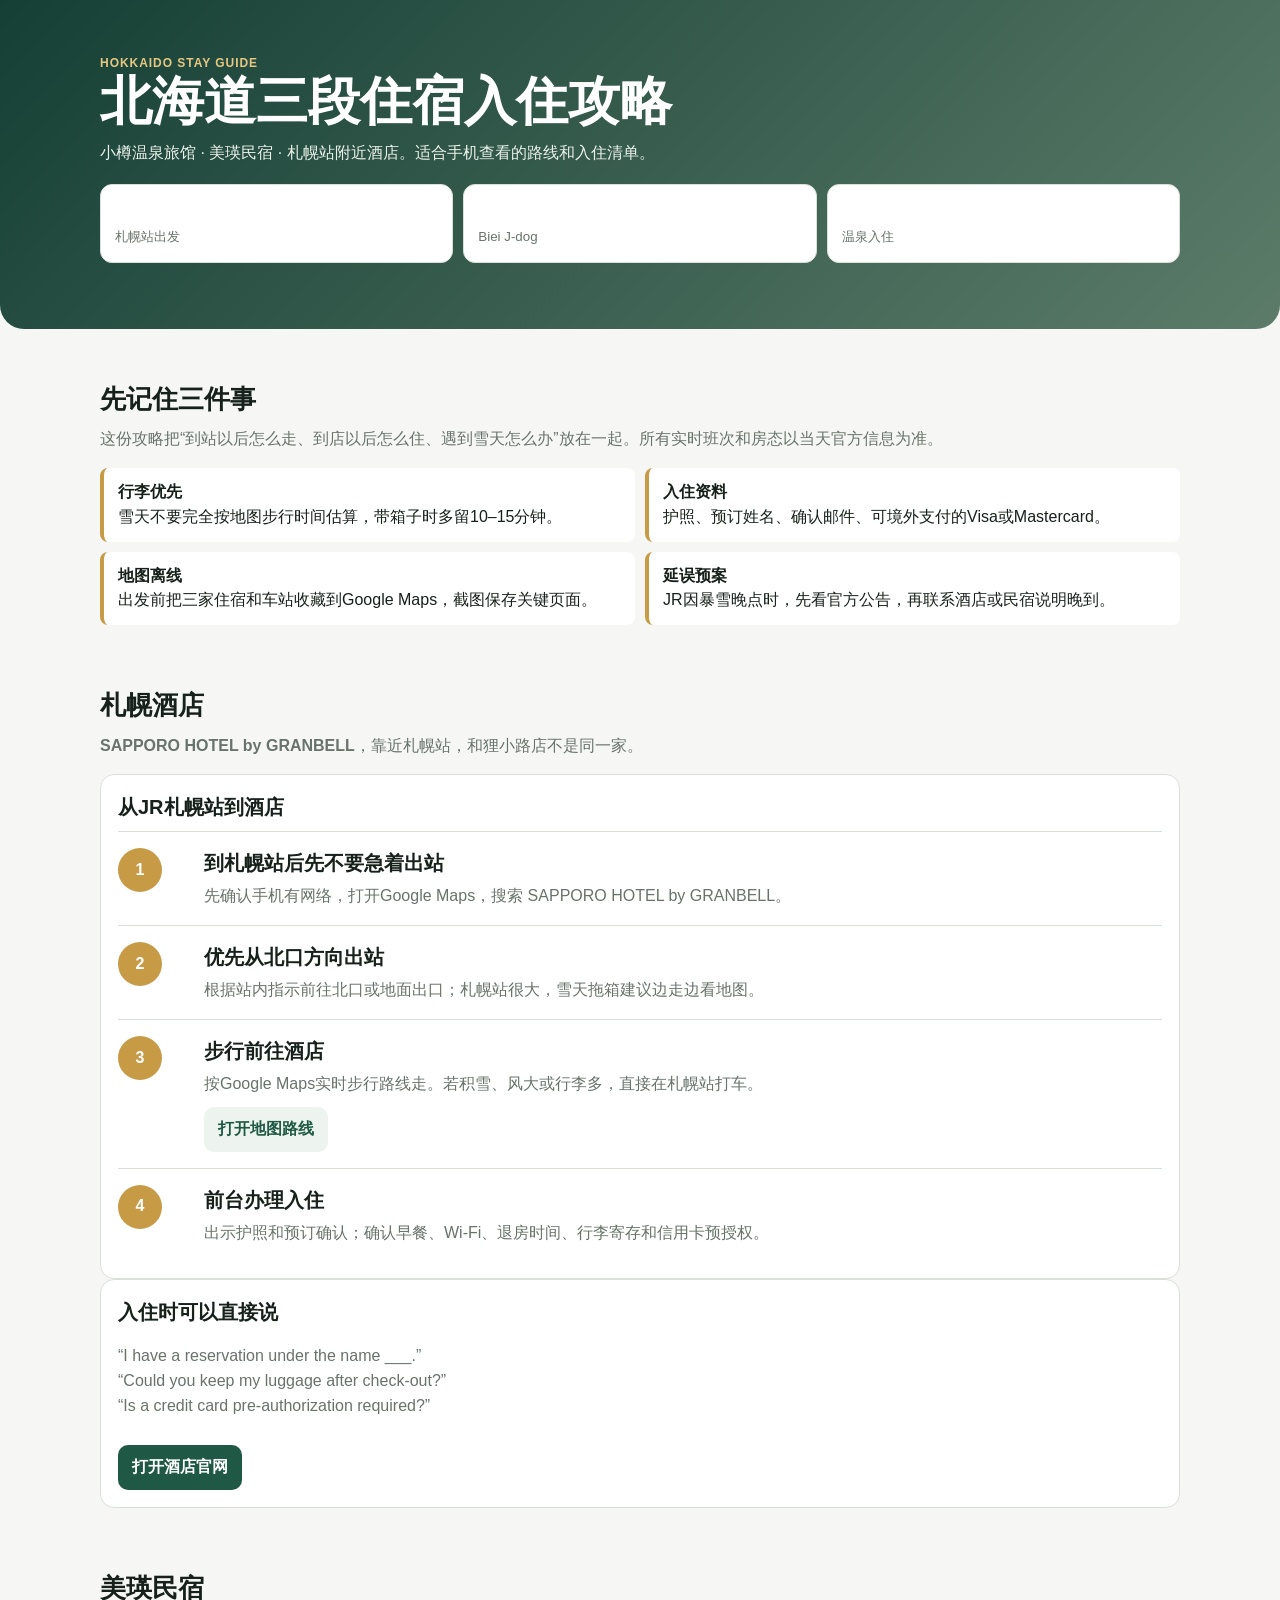
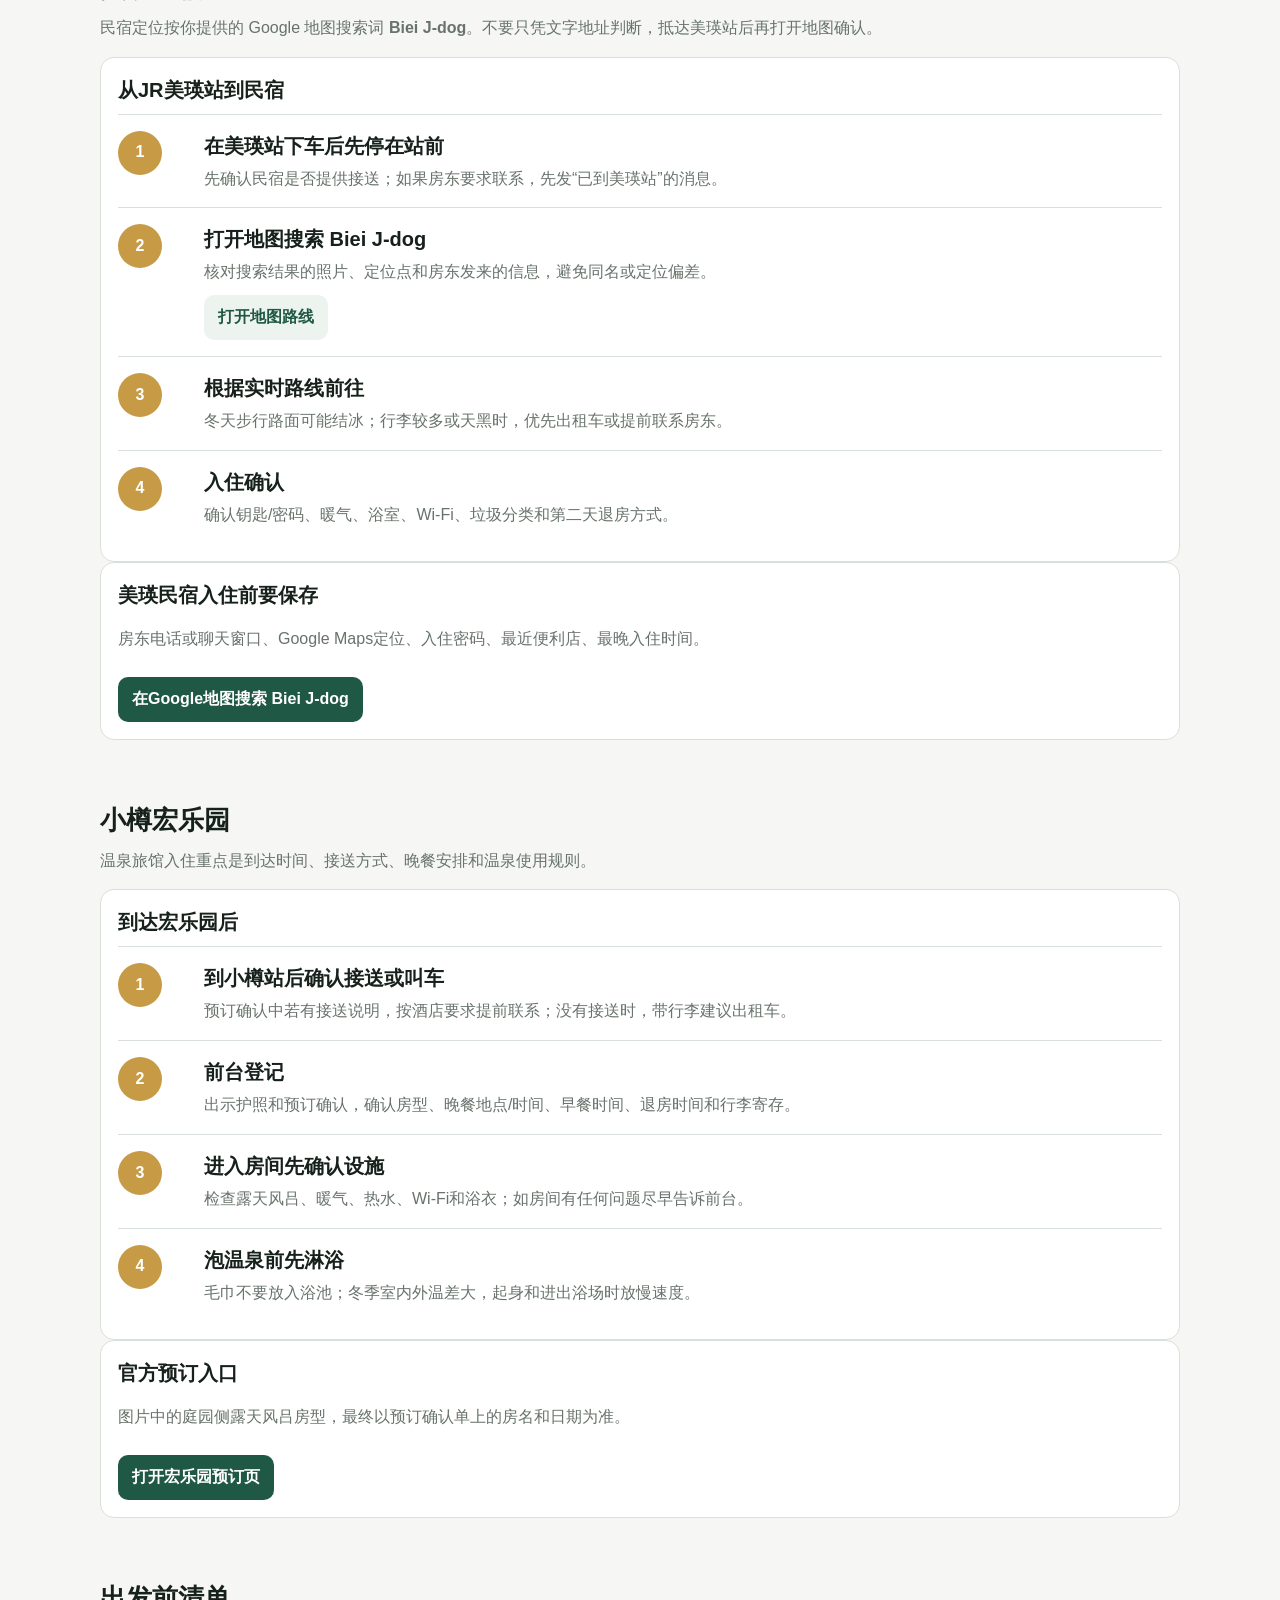
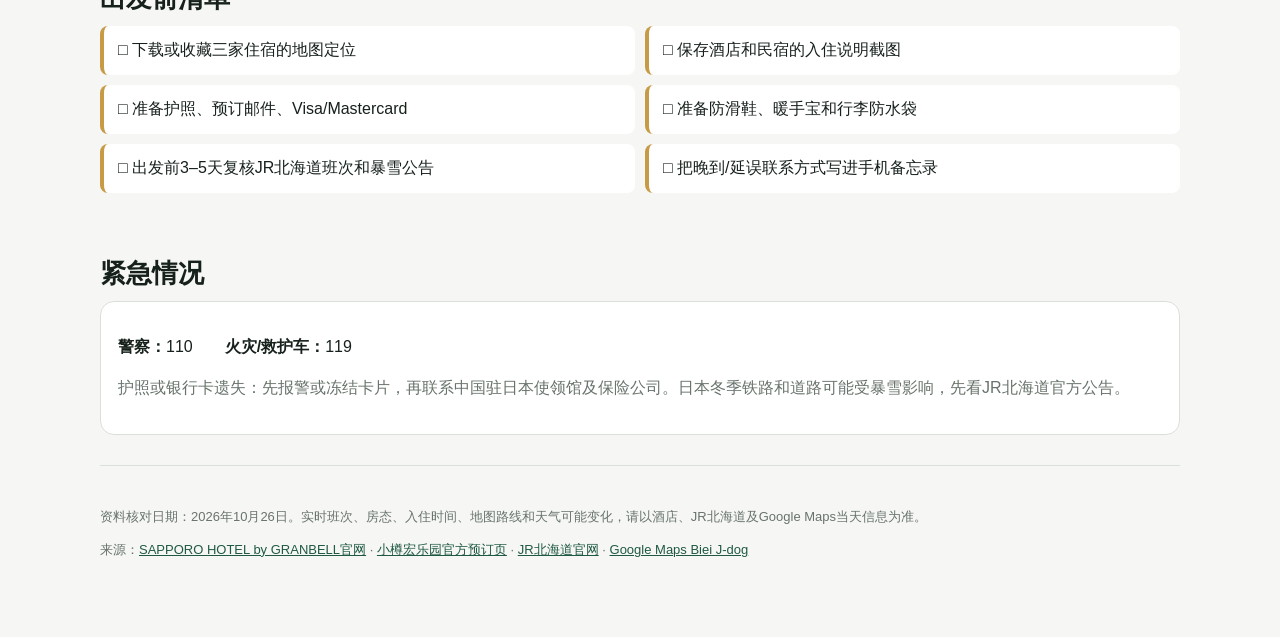
==== hokkaido-stay-guide.html @ 798cf7f0 "Add interactive Hokkaido stay guide" ====
<!doctype html><html lang="zh-CN"><head><meta charset="utf-8"><meta name="viewport" content="width=device-width,initial-scale=1"><title>北海道住宿入住与车站路线攻略</title><style>:root{--bg:#f6f7f5;--ink:#17211b;--muted:#68736b;--line:#d9e0d9;--green:#1f5945;--gold:#c79a46;--white:#fff;--soft:#edf3ee}*{box-sizing:border-box}body{margin:0;background:var(--bg);color:var(--ink);font-family:-apple-system,BlinkMacSystemFont,"Segoe UI","PingFang SC","Microsoft YaHei",sans-serif;line-height:1.55}a{color:inherit}.wrap{max-width:1120px;margin:auto;padding:20px}.hero{background:linear-gradient(135deg,#153f35,#5c7c69);color:#fff;padding:34px 22px 28px;border-radius:0 0 24px 24px}.hero h1{font-size:clamp(28px,7vw,52px);line-height:1.08;margin:0 0 12px;max-width:720px}.hero p{max-width:720px;margin:0;color:#eaf2eb}.eyebrow{font-size:12px;letter-spacing:.08em;text-transform:uppercase;color:#e5c783;font-weight:700}.quick{display:grid;grid-template-columns:repeat(3,1fr);gap:10px;margin:18px 0}.quick a{background:#fff;border:1px solid var(--line);padding:14px;text-decoration:none;border-radius:12px;font-weight:700}.quick small{display:block;color:var(--muted);font-weight:400;margin-top:4px}.section{padding:30px 0}.section h2{font-size:26px;margin:0 0 8px}.section>p{color:var(--muted);margin-top:0}.grid{display:grid;grid-template-columns:repeat(3,1fr);gap:14px}.card{background:var(--white);border:1px solid var(--line);border-radius:14px;padding:17px}.card h3{margin:0 0 8px;font-size:20px}.label{font-size:12px;color:var(--green);font-weight:800;letter-spacing:.04em}.muted{color:var(--muted)}.btn{display:inline-flex;align-items:center;justify-content:center;min-height:44px;padding:10px 14px;border-radius:10px;background:var(--green);color:#fff;text-decoration:none;font-weight:700;margin-top:10px}.btn.secondary{background:var(--soft);color:var(--green)}.route{display:grid;grid-template-columns:72px 1fr;gap:14px;align-items:start;padding:16px 0;border-top:1px solid var(--line)}.route:first-child{border-top:0}.step{height:44px;width:44px;border-radius:50%;background:var(--gold);color:#fff;font-weight:800;display:grid;place-items:center}.route h3{margin:0 0 5px}.route p{margin:0;color:var(--muted)}.checklist{display:grid;grid-template-columns:repeat(2,1fr);gap:10px}.check{padding:12px 14px;background:#fff;border-left:4px solid var(--gold);border-radius:8px}.sources{font-size:13px;color:var(--muted)}.sources a{color:var(--green)}.notice{padding:14px 0;color:var(--muted);font-size:13px}.footer{padding:28px 0 44px;color:var(--muted);font-size:13px;border-top:1px solid var(--line)}@media(max-width:700px){.wrap{padding:14px}.hero{padding:28px 16px 24px;border-radius:0 0 18px 18px}.quick,.grid,.checklist{grid-template-columns:1fr}.section{padding:24px 0}.section h2{font-size:23px}.route{grid-template-columns:54px 1fr;gap:10px}.card{padding:15px}.btn{width:100%}}
</style><script id="trip-data" type="application/json">{"title":"北海道住宿入住与车站路线攻略","startDate":"2027-01-01","endDate":"2027-01-05","mode":"guide-redesign","language":"zh-CN","destination":{"name":"札幌 小樽 美瑛","bbox":[42.8,140.7,43.8,142.8]},"theme":["温泉","风景","轻松旅行"],"pace":"balanced","party":{"adults":2,"children":[],"accessibility":[],"medication":[]},"assumptions":["旅行日期以2027年1月住宿安排为基础，具体入住日待预订确认","美瑛民宿以Google地图搜索 Biei J-dog 为准，未写入未经确认的门牌地址","札幌站附近酒店指 SAPPORO HOTEL by GRANBELL，不是狸小路店"],"weather":{"seasonalAverages":"北海道一月通常寒冷且可能积雪，具体天气需临近出发查询","climateShiftDisclaimer":"历史平均可能低估极端天气；请在出发前1–2周重新查看札幌和美瑛天气、暴雪及交通公告。","advisories":["雪天步行时间会明显增加，行李路线优先选择地下通道和出租车"]},"tripPrep":{"visa":"中国大陆居民赴日本的签证和入境要求请以日本驻华使领馆及航空公司最新要求为准。","transitVisa":"如经第三国转机，请单独核对转机签证要求。","payment":"准备可境外线上支付的Visa或Mastercard；同时保留实体卡和少量日元。","sim":"提前准备日本eSIM或机场/市区通信方案。","insurance":"建议购买覆盖医疗、行李延误和交通取消的旅行保险。","etiquette":["温泉前先淋浴，毛巾不要放进浴池","日本酒店通常需要护照登记，入住时准备预订姓名和确认邮件"],"festivalOverlap":"2027年1月为日本冬季出行期，节假日和降雪可能影响铁路与入住时间，出发前复核。"},"transport":[{"leg":"outbound","modeAndRoute":"新千岁机场或前一站 → 札幌站 → SAPPORO HOTEL by GRANBELL","bookingWindow":"按航班和JR行程提前确认；冬季建议预留更宽松的换乘时间","bookingChannel":"JR北海道官方渠道或Google Maps路线规划","schedule":"具体列车班次随日期变化，出发前以JR北海道实时查询为准","seatClassAndPrice":{"range":"按当日JR/机场交通票价","currency":"JPY","source":"JR北海道官方查询入口","date":"2026-10-26"},"recommendedArrival":"抵达札幌站后预留30–45分钟步行和找路时间","hardCutoff":"酒店入住时间以预订确认邮件为准；晚到请提前联系酒店","transferDetails":"札幌站出站后打开地图步行导航，雪天带行李建议直接使用出租车","backupOption":"若雪天步行困难，从札幌站乘出租车到酒店并出示酒店名称。"},{"leg":"return","modeAndRoute":"SAPPORO HOTEL by GRANBELL → 札幌站 → 下一段JR/机场","bookingWindow":"返程票按目标班次提前确认，冬季留足延误余量","bookingChannel":"JR北海道官方渠道或Google Maps路线规划","schedule":"具体列车班次随日期变化，出发前以JR北海道实时查询为准","seatClassAndPrice":{"range":"按当日JR/机场交通票价","currency":"JPY","source":"JR北海道官方查询入口","date":"2026-10-26"},"recommendedArrival":"从酒店出发到札幌站建议至少预留45–60分钟，含雪天步行和找站台时间","hardCutoff":"按下一班列车/机场交通的开车时间倒推，至少提前20–30分钟到站","transferDetails":"酒店退房后先确认是否可寄存行李，再沿原路返回札幌站","backupOption":"打车到札幌站；若JR延误，先看官方公告再改签或调整机场交通。"}],"hotels":[{"nameAndTier":"小樽宏乐园｜温泉旅馆","area":"小樽朝里川温泉","transit":"从小樽站前往朝里川温泉区域；具体接驳/出租车按预订确认","rate":{"range":"以已选房型和入住日为准","currency":"JPY","roomType":"图片中的庭园侧露天风吕房型","source":"小樽宏乐园官方预订页面","date":"2026-10-26"},"budgetFit":"已确定住宿","whyThisTier":"房间内有露天风吕，适合冬季减少往返公共浴场的负担","verdict":"已确定；入住前确认晚餐、接送和晚到政策","hardware":{"basis":"官方房型页面","cautionChip":"房型仅以最终预订确认单为准"},"checkInOut":"以预订确认单为准","luggageStorage":"提前询问到店前/退房后的行李寄存","coord":{"lat":43.0718,"lng":140.8813}},{"nameAndTier":"美瑛民宿｜Biei J-dog","area":"美瑛","transit":"先到美瑛站，再用Google地图搜索 Biei J-dog 导航到民宿","rate":{"range":"以已确认订单为准","currency":"JPY","roomType":"已确定民宿","source":"用户提供的Google地图名称","date":"2026-10-26"},"budgetFit":"已确定住宿","whyThisTier":"作为美瑛行程的住宿基地","verdict":"已确定；入住前将地图定位、房东联系方式和入住说明离线保存","hardware":{"basis":"未能核实","cautionChip":"请以民宿订单和房东信息为准"},"checkInOut":"以民宿房东发送的入住说明为准","luggageStorage":"到站后先确认能否提前寄存；无法寄存时按入住时间前往","coord":{"lat":43.58832,"lng":142.4662}},{"nameAndTier":"SAPPORO HOTEL by GRANBELL｜札幌站附近酒店","area":"札幌站北侧/札幌市中心","transit":"札幌站出站后步行；雪天可改乘出租车","rate":{"range":"以最终预订页面为准","currency":"JPY","roomType":"待选房型","source":"SAPPORO HOTEL by GRANBELL 官方网站","date":"2026-10-26"},"budgetFit":"即将预订","whyThisTier":"靠近札幌站，方便JR进出札幌及行李转移","verdict":"建议优先确认可取消政策、入住时间、行李寄存和境外信用卡预授权","hardware":{"basis":"未能核实","cautionChip":"入住前查看最新房型照片与评价"},"checkInOut":"以预订确认单为准；通常需准备护照和预订姓名","luggageStorage":"入住前/退房后是否可寄存需向酒店确认","coord":{"lat":43.0678,"lng":141.3545}}],"days":[{"date":"2027-01-01","weekday":"待定","archetype":"arrival","leadAnchor":"札幌站到札幌格兰贝尔酒店的顺利入住","slots":[{"period":"到达","name":"札幌站 → SAPPORO HOTEL by GRANBELL","time":"抵达札幌站后","coord":{"lat":43.0686,"lng":141.3508},"buffer":"+10–15 with luggage","researchLinks":[{"platform":"Google Maps","searchUrl":"https://www.google.com/maps/search/?api=1&query=SAPPORO+HOTEL+by+GRANBELL"}]},{"period":"美瑛","name":"美瑛站 → Biei J-dog","time":"到达美瑛站后","coord":{"lat":43.5883,"lng":142.466},"buffer":"+10–15 with luggage","researchLinks":[{"platform":"Google Maps","searchUrl":"https://www.google.com/maps/search/?api=1&query=Biei+J-dog"}]}],"attractions":[],"dining":[],"specialties":[]}],"budget":{"regionBand":"北海道冬季住宿与JR费用以订单为准","themeAdjustment":"温泉旅馆和冬季交通需要预留弹性","categories":[{"name":"住宿","amount":"以订单为准","currency":"JPY"},{"name":"JR/市内交通","amount":"以当日查询为准","currency":"JPY"}],"hiddenCosts":["札幌站到酒店的雪天出租车费","行李寄存或提前入住可能产生的费用","JR冬季延误导致的改签或额外交通"],"refundableDecisions":["札幌酒店优先选择可取消方案，等行程和JR票确认后再锁定不可退价格"],"fx":{"assumedRate":"按支付当天汇率","rateDate":"2026-10-26","buffer":"建议预留5–10%汇率和交通波动"},"statedBudget":"未提供","overagePercent":0},"safety":{"emergencyNumbers":{"police":"110","fireAmbulance":"119","touristHelp":"日本旅游咨询请使用JNTO官方渠道"},"hospital":{"name":"到达后使用Google Maps搜索附近急诊/医院","address":"出发前保存酒店前台可协助联系医疗机构"},"embassy":{"name":"中国驻日本使领馆","address":"请出发前从中国外交部或使领馆官网获取对应辖区电话和地址"},"insurerClaimPath":"发生较大医疗费用前先联系保险公司，保存诊断书、收据和交通凭证。","theftLossSteps":["护照丢失：先联系警察取得报案证明，再联系中国使领馆","银行卡丢失：先冻结卡片，再处理补卡和报警","手机丢失：先锁定设备并联系酒店前台协助"],"destinationRisks":["冬季积雪 → 触发：札幌/美瑛降雪或路面结冰 → 行动：穿防滑鞋，带行李时增加时间并优先出租车","JR延误 → 触发：暴雪或官方延误公告 → 行动：先看JR北海道公告，再联系酒店调整晚到或改签"],"thermalImmersion":"宏乐园有温泉；泡汤前淋浴，身体不适立即离开浴池并补水。"},"backups":[{"trigger":"暴雪导致步行困难","replaces":"札幌站到酒店步行","with":{"name":"札幌站出租车到酒店"},"note":"向司机出示酒店日文名或Google地图定位"},{"trigger":"美瑛站到民宿无法步行","replaces":"美瑛站到Biei J-dog步行","with":{"name":"出租车或民宿接送"},"note":"提前把到站时间发给房东"}],"reminders":[{"item":"确认札幌酒店可取消政策和信用卡要求","leadDays":30,"source":"酒店官方预订页面"},{"item":"保存Biei J-dog地图定位和房东联系方式","leadDays":14,"source":"Google Maps/民宿订单"},{"item":"出发前复核JR北海道班次与暴雪公告","leadDays":3,"source":"JR北海道官方"}],"preTripRecheckBlock":["出发前3–5天：复核札幌酒店入住/寄存政策、美瑛民宿入住说明、JR北海道班次及暴雪公告。"],"dataSources":[{"name":"SAPPORO HOTEL by GRANBELL 官方网站","url":"https://www.granbellhotel.jp/sapporoby/"},{"name":"小樽宏乐园官方预订页面","url":"https://reserve.489ban.net/client/otaru-kourakuen/0/detail/1243924"},{"name":"Google Maps Biei J-dog 搜索","url":"https://www.google.com/maps/search/?api=1&query=Biei+J-dog"},{"name":"JR北海道官方","url":"https://www.jrhokkaido.co.jp/global/cn/"},{"name":"Google Maps SAPPORO HOTEL by GRANBELL 搜索","url":"https://www.google.com/maps/search/?api=1&query=SAPPORO+HOTEL+by+GRANBELL"}],"disclaimer":"路线中的具体班次、酒店房态、入住时间和地图步行路线会变化；预订和出发前请以酒店、JR北海道和Google Maps的实时信息为准。"}</script></head><body><header class="hero"><div class="wrap"><div class="eyebrow">Hokkaido stay guide</div><h1>北海道三段住宿入住攻略</h1><p>小樽温泉旅馆 · 美瑛民宿 · 札幌站附近酒店。适合手机查看的路线和入住清单。</p><div class="quick"><a href="#sapporo">札幌酒店<small>札幌站出发</small></a><a href="#biei">美瑛民宿<small>Biei J-dog</small></a><a href="#otaru">小樽宏乐园<small>温泉入住</small></a></div></div></header><main class="wrap"><section class="section"><h2>先记住三件事</h2><p>这份攻略把“到站以后怎么走、到店以后怎么住、遇到雪天怎么办”放在一起。所有实时班次和房态以当天官方信息为准。</p><div class="checklist"><div class="check"><b>行李优先</b><br>雪天不要完全按地图步行时间估算，带箱子时多留10–15分钟。</div><div class="check"><b>入住资料</b><br>护照、预订姓名、确认邮件、可境外支付的Visa或Mastercard。</div><div class="check"><b>地图离线</b><br>出发前把三家住宿和车站收藏到Google Maps，截图保存关键页面。</div><div class="check"><b>延误预案</b><br>JR因暴雪晚点时，先看官方公告，再联系酒店或民宿说明晚到。</div></div></section><section id="sapporo" class="section"><h2>札幌酒店</h2><p><b>SAPPORO HOTEL by GRANBELL</b>，靠近札幌站，和狸小路店不是同一家。</p><div class="card"><h3>从JR札幌站到酒店</h3><div class="route"><div class="step">1</div><div><h3>到札幌站后先不要急着出站</h3><p>先确认手机有网络，打开Google Maps，搜索 SAPPORO HOTEL by GRANBELL。</p></div></div><div class="route"><div class="step">2</div><div><h3>优先从北口方向出站</h3><p>根据站内指示前往北口或地面出口；札幌站很大，雪天拖箱建议边走边看地图。</p></div></div><div class="route"><div class="step">3</div><div><h3>步行前往酒店</h3><p>按Google Maps实时步行路线走。若积雪、风大或行李多，直接在札幌站打车。</p><a class="btn secondary" href="https://www.google.com/maps/dir/?api=1&origin=JR+Sapporo+Station&destination=SAPPORO+HOTEL+by+GRANBELL&travelmode=walking" target="_blank" rel="noreferrer">打开地图路线</a></div></div><div class="route"><div class="step">4</div><div><h3>前台办理入住</h3><p>出示护照和预订确认；确认早餐、Wi-Fi、退房时间、行李寄存和信用卡预授权。</p></div></div></div><div class="card"><h3>入住时可以直接说</h3><p class="muted">“I have a reservation under the name ___.”<br>“Could you keep my luggage after check-out?”<br>“Is a credit card pre-authorization required?”</p><a class="btn" href="https://www.granbellhotel.jp/sapporoby/" target="_blank" rel="noreferrer">打开酒店官网</a></div></section><section id="biei" class="section"><h2>美瑛民宿</h2><p>民宿定位按你提供的 Google 地图搜索词 <b>Biei J-dog</b>。不要只凭文字地址判断，抵达美瑛站后再打开地图确认。</p><div class="card"><h3>从JR美瑛站到民宿</h3><div class="route"><div class="step">1</div><div><h3>在美瑛站下车后先停在站前</h3><p>先确认民宿是否提供接送；如果房东要求联系，先发“已到美瑛站”的消息。</p></div></div><div class="route"><div class="step">2</div><div><h3>打开地图搜索 Biei J-dog</h3><p>核对搜索结果的照片、定位点和房东发来的信息，避免同名或定位偏差。</p><a class="btn secondary" href="https://www.google.com/maps/search/?api=1&query=Biei+J-dog" target="_blank" rel="noreferrer">打开地图路线</a></div></div><div class="route"><div class="step">3</div><div><h3>根据实时路线前往</h3><p>冬天步行路面可能结冰；行李较多或天黑时，优先出租车或提前联系房东。</p></div></div><div class="route"><div class="step">4</div><div><h3>入住确认</h3><p>确认钥匙/密码、暖气、浴室、Wi-Fi、垃圾分类和第二天退房方式。</p></div></div></div><div class="card"><h3>美瑛民宿入住前要保存</h3><p class="muted">房东电话或聊天窗口、Google Maps定位、入住密码、最近便利店、最晚入住时间。</p><a class="btn" href="https://www.google.com/maps/search/?api=1&query=Biei+J-dog" target="_blank" rel="noreferrer">在Google地图搜索 Biei J-dog</a></div></section><section id="otaru" class="section"><h2>小樽宏乐园</h2><p>温泉旅馆入住重点是到达时间、接送方式、晚餐安排和温泉使用规则。</p><div class="card"><h3>到达宏乐园后</h3><div class="route"><div class="step">1</div><div><h3>到小樽站后确认接送或叫车</h3><p>预订确认中若有接送说明，按酒店要求提前联系；没有接送时，带行李建议出租车。</p></div></div><div class="route"><div class="step">2</div><div><h3>前台登记</h3><p>出示护照和预订确认，确认房型、晚餐地点/时间、早餐时间、退房时间和行李寄存。</p></div></div><div class="route"><div class="step">3</div><div><h3>进入房间先确认设施</h3><p>检查露天风吕、暖气、热水、Wi-Fi和浴衣；如房间有任何问题尽早告诉前台。</p></div></div><div class="route"><div class="step">4</div><div><h3>泡温泉前先淋浴</h3><p>毛巾不要放入浴池；冬季室内外温差大，起身和进出浴场时放慢速度。</p></div></div></div><div class="card"><h3>官方预订入口</h3><p class="muted">图片中的庭园侧露天风吕房型，最终以预订确认单上的房名和日期为准。</p><a class="btn" href="https://reserve.489ban.net/client/otaru-kourakuen/0/detail/1243924" target="_blank" rel="noreferrer">打开宏乐园预订页</a></div></section><section class="section"><h2>出发前清单</h2><div class="checklist"><div class="check">□ 下载或收藏三家住宿的地图定位</div><div class="check">□ 保存酒店和民宿的入住说明截图</div><div class="check">□ 准备护照、预订邮件、Visa/Mastercard</div><div class="check">□ 准备防滑鞋、暖手宝和行李防水袋</div><div class="check">□ 出发前3–5天复核JR北海道班次和暴雪公告</div><div class="check">□ 把晚到/延误联系方式写进手机备忘录</div></div></section><section class="section"><h2>紧急情况</h2><div class="card"><p><b>警察：</b>110　　<b>火灾/救护车：</b>119</p><p class="muted">护照或银行卡遗失：先报警或冻结卡片，再联系中国驻日本使领馆及保险公司。日本冬季铁路和道路可能受暴雪影响，先看JR北海道官方公告。</p></div></section><footer class="footer"><p>资料核对日期：2026年10月26日。实时班次、房态、入住时间、地图路线和天气可能变化，请以酒店、JR北海道及Google Maps当天信息为准。</p><p class="sources">来源：<a href="https://www.granbellhotel.jp/sapporoby/">SAPPORO HOTEL by GRANBELL官网</a> · <a href="https://reserve.489ban.net/client/otaru-kourakuen/0/detail/1243924">小樽宏乐园官方预订页</a> · <a href="https://www.jrhokkaido.co.jp/global/cn/">JR北海道官网</a> · <a href="https://www.google.com/maps/search/?api=1&query=Biei+J-dog">Google Maps Biei J-dog</a></p></footer></main></body></html>
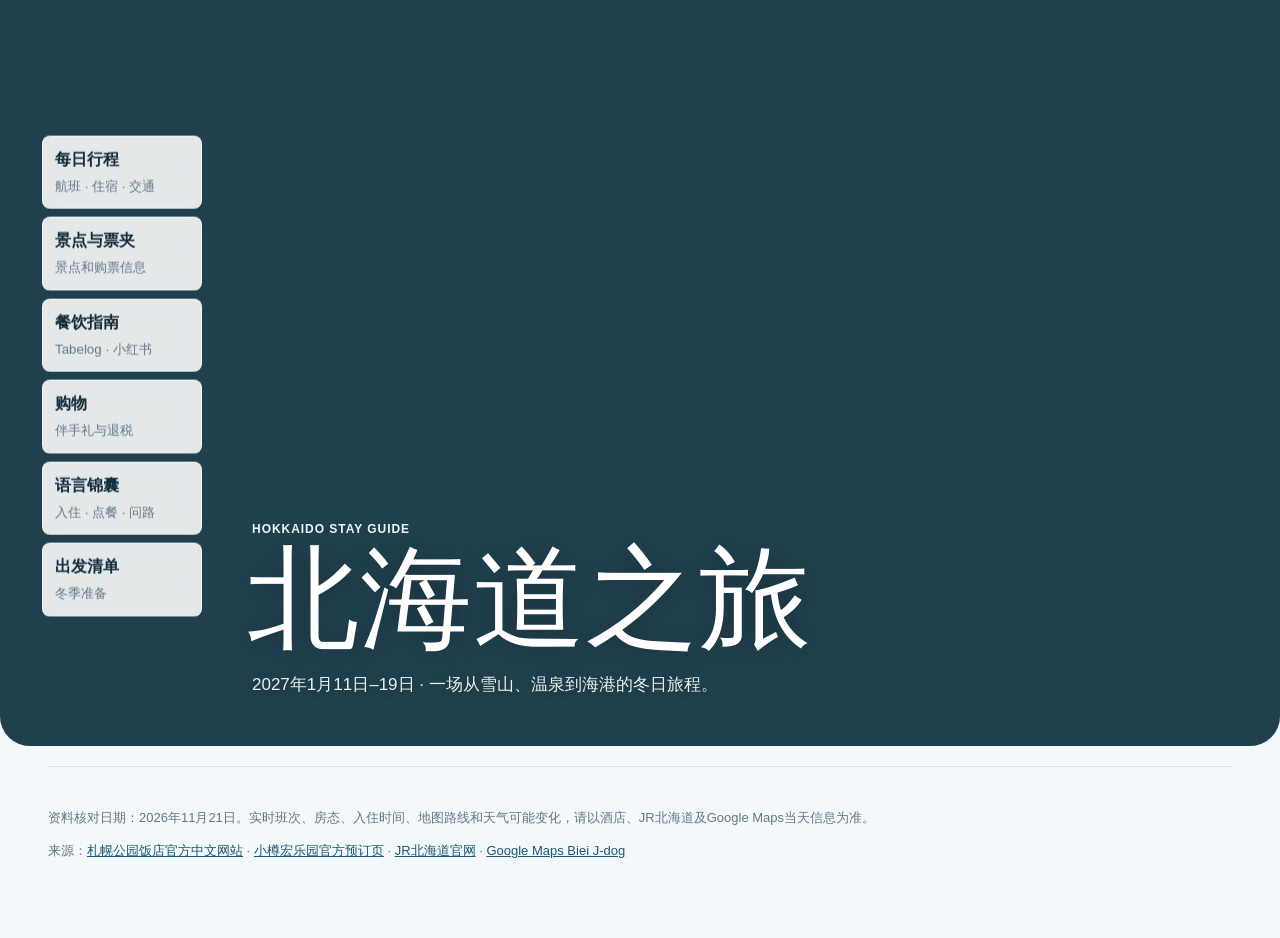
==== commit b7db64cf: "Publish redesigned Hokkaido travel guide" ====
--- a/hokkaido-stay-guide.html
+++ b/hokkaido-stay-guide.html
@@ -1,5 +1,2 @@
-<!doctype html><html lang="zh-CN"><head><meta charset="utf-8"><meta name="viewport" content="width=device-width,initial-scale=1"><title>北海道住宿入住与车站路线攻略</title><style>:root{--bg:#f6f7f5;--ink:#17211b;--muted:#68736b;--line:#d9e0d9;--green:#1f5945;--gold:#c79a46;--white:#fff;--soft:#edf3ee}*{box-sizing:border-box}body{margin:0;background:var(--bg);color:var(--ink);font-family:-apple-system,BlinkMacSystemFont,"Segoe UI","PingFang SC","Microsoft YaHei",sans-serif;line-height:1.55}a{color:inherit}.wrap{max-width:1120px;margin:auto;padding:20px}.hero{background:linear-gradient(135deg,#153f35,#5c7c69);color:#fff;padding:34px 22px 28px;border-radius:0 0 24px 24px}.hero h1{font-size:clamp(28px,7vw,52px);line-height:1.08;margin:0 0 12px;max-width:720px}.hero p{max-width:720px;margin:0;color:#eaf2eb}.eyebrow{font-size:12px;letter-spacing:.08em;text-transform:uppercase;color:#e5c783;font-weight:700}.quick{display:grid;grid-template-columns:repeat(3,1fr);gap:10px;margin:18px 0}.quick a{background:#fff;border:1px solid var(--line);padding:14px;text-decoration:none;border-radius:12px;font-weight:700}.quick small{display:block;color:var(--muted);font-weight:400;margin-top:4px}.section{padding:30px 0}.section h2{font-size:26px;margin:0 0 8px}.section>p{color:var(--muted);margin-top:0}.grid{display:grid;grid-template-columns:repeat(3,1fr);gap:14px}.card{background:var(--white);border:1px solid var(--line);border-radius:14px;padding:17px}.card h3{margin:0 0 8px;font-size:20px}.label{font-size:12px;color:var(--green);font-weight:800;letter-spacing:.04em}.muted{color:var(--muted)}.btn{display:inline-flex;align-items:center;justify-content:center;min-height:44px;padding:10px 14px;border-radius:10px;background:var(--green);color:#fff;text-decoration:none;font-weight:700;margin-top:10px}.btn.secondary{background:var(--soft);color:var(--green)}.route{display:grid;grid-template-columns:72px 1fr;gap:14px;align-items:start;padding:16px 0;border-top:1px solid var(--line)}.route:first-child{border-top:0}.step{height:44px;width:44px;border-radius:50%;background:var(--gold);color:#fff;font-weight:800;display:grid;place-items:center}.route h3{margin:0 0 5px}.route p{margin:0;color:var(--muted)}.checklist{display:grid;grid-template-columns:repeat(2,1fr);gap:10px}.check{padding:12px 14px;background:#fff;border-left:4px solid var(--gold);border-radius:8px}.sources{font-size:13px;color:var(--muted)}.sources a{color:var(--green)}.notice{padding:14px 0;color:var(--muted);font-size:13px}.footer{padding:28px 0 44px;color:var(--muted);font-size:13px;border-top:1px solid var(--line)}@media(max-width:700px){.wrap{padding:14px}.hero{padding:28px 16px 24px;border-radius:0 0 18px 18px}.quick,.grid,.checklist{grid-template-columns:1fr}.section{padding:24px 0}.section h2{font-size:23px}.route{grid-template-columns:54px 1fr;gap:10px}.card{padding:15px}.btn{width:100%}}
-</style><script id="trip-data" type="application/json">{"title":"北海道住宿入住与车站路线攻略","startDate":"2027-01-01","endDate":"2027-01-05","mode":"guide-redesign","language":"zh-CN","destination":{"name":"札幌 小樽 美瑛","bbox":[42.8,140.7,43.8,142.8]},"theme":["温泉","风景","轻松旅行"],"pace":"balanced","party":{"adults":2,"children":[],"accessibility":[],"medication":[]},"assumptions":["旅行日期以2027年1月住宿安排为基础，具体入住日待预订确认","美瑛民宿以Google地图搜索 Biei J-dog 为准，未写入未经确认的门牌地址","札幌站附近酒店指 SAPPORO HOTEL by GRANBELL，不是狸小路店"],"weather":{"seasonalAverages":"北海道一月通常寒冷且可能积雪，具体天气需临近出发查询","climateShiftDisclaimer":"历史平均可能低估极端天气；请在出发前1–2周重新查看札幌和美瑛天气、暴雪及交通公告。","advisories":["雪天步行时间会明显增加，行李路线优先选择地下通道和出租车"]},"tripPrep":{"visa":"中国大陆居民赴日本的签证和入境要求请以日本驻华使领馆及航空公司最新要求为准。","transitVisa":"如经第三国转机，请单独核对转机签证要求。","payment":"准备可境外线上支付的Visa或Mastercard；同时保留实体卡和少量日元。","sim":"提前准备日本eSIM或机场/市区通信方案。","insurance":"建议购买覆盖医疗、行李延误和交通取消的旅行保险。","etiquette":["温泉前先淋浴，毛巾不要放进浴池","日本酒店通常需要护照登记，入住时准备预订姓名和确认邮件"],"festivalOverlap":"2027年1月为日本冬季出行期，节假日和降雪可能影响铁路与入住时间，出发前复核。"},"transport":[{"leg":"outbound","modeAndRoute":"新千岁机场或前一站 → 札幌站 → SAPPORO HOTEL by GRANBELL","bookingWindow":"按航班和JR行程提前确认；冬季建议预留更宽松的换乘时间","bookingChannel":"JR北海道官方渠道或Google Maps路线规划","schedule":"具体列车班次随日期变化，出发前以JR北海道实时查询为准","seatClassAndPrice":{"range":"按当日JR/机场交通票价","currency":"JPY","source":"JR北海道官方查询入口","date":"2026-10-26"},"recommendedArrival":"抵达札幌站后预留30–45分钟步行和找路时间","hardCutoff":"酒店入住时间以预订确认邮件为准；晚到请提前联系酒店","transferDetails":"札幌站出站后打开地图步行导航，雪天带行李建议直接使用出租车","backupOption":"若雪天步行困难，从札幌站乘出租车到酒店并出示酒店名称。"},{"leg":"return","modeAndRoute":"SAPPORO HOTEL by GRANBELL → 札幌站 → 下一段JR/机场","bookingWindow":"返程票按目标班次提前确认，冬季留足延误余量","bookingChannel":"JR北海道官方渠道或Google Maps路线规划","schedule":"具体列车班次随日期变化，出发前以JR北海道实时查询为准","seatClassAndPrice":{"range":"按当日JR/机场交通票价","currency":"JPY","source":"JR北海道官方查询入口","date":"2026-10-26"},"recommendedArrival":"从酒店出发到札幌站建议至少预留45–60分钟，含雪天步行和找站台时间","hardCutoff":"按下一班列车/机场交通的开车时间倒推，至少提前20–30分钟到站","transferDetails":"酒店退房后先确认是否可寄存行李，再沿原路返回札幌站","backupOption":"打车到札幌站；若JR延误，先看官方公告再改签或调整机场交通。"}],"hotels":[{"nameAndTier":"小樽宏乐园｜温泉旅馆","area":"小樽朝里川温泉","transit":"从小樽站前往朝里川温泉区域；具体接驳/出租车按预订确认","rate":{"range":"以已选房型和入住日为准","currency":"JPY","roomType":"图片中的庭园侧露天风吕房型","source":"小樽宏乐园官方预订页面","date":"2026-10-26"},"budgetFit":"已确定住宿","whyThisTier":"房间内有露天风吕，适合冬季减少往返公共浴场的负担","verdict":"已确定；入住前确认晚餐、接送和晚到政策","hardware":{"basis":"官方房型页面","cautionChip":"房型仅以最终预订确认单为准"},"checkInOut":"以预订确认单为准","luggageStorage":"提前询问到店前/退房后的行李寄存","coord":{"lat":43.0718,"lng":140.8813}},{"nameAndTier":"美瑛民宿｜Biei J-dog","area":"美瑛","transit":"先到美瑛站，再用Google地图搜索 Biei J-dog 导航到民宿","rate":{"range":"以已确认订单为准","currency":"JPY","roomType":"已确定民宿","source":"用户提供的Google地图名称","date":"2026-10-26"},"budgetFit":"已确定住宿","whyThisTier":"作为美瑛行程的住宿基地","verdict":"已确定；入住前将地图定位、房东联系方式和入住说明离线保存","hardware":{"basis":"未能核实","cautionChip":"请以民宿订单和房东信息为准"},"checkInOut":"以民宿房东发送的入住说明为准","luggageStorage":"到站后先确认能否提前寄存；无法寄存时按入住时间前往","coord":{"lat":43.58832,"lng":142.4662}},{"nameAndTier":"SAPPORO HOTEL by GRANBELL｜札幌站附近酒店","area":"札幌站北侧/札幌市中心","transit":"札幌站出站后步行；雪天可改乘出租车","rate":{"range":"以最终预订页面为准","currency":"JPY","roomType":"待选房型","source":"SAPPORO HOTEL by GRANBELL 官方网站","date":"2026-10-26"},"budgetFit":"即将预订","whyThisTier":"靠近札幌站，方便JR进出札幌及行李转移","verdict":"建议优先确认可取消政策、入住时间、行李寄存和境外信用卡预授权","hardware":{"basis":"未能核实","cautionChip":"入住前查看最新房型照片与评价"},"checkInOut":"以预订确认单为准；通常需准备护照和预订姓名","luggageStorage":"入住前/退房后是否可寄存需向酒店确认","coord":{"lat":43.0678,"lng":141.3545}}],"days":[{"date":"2027-01-01","weekday":"待定","archetype":"arrival","leadAnchor":"札幌站到札幌格兰贝尔酒店的顺利入住","slots":[{"period":"到达","name":"札幌站 → SAPPORO HOTEL by GRANBELL","time":"抵达札幌站后","coord":{"lat":43.0686,"lng":141.3508},"buffer":"+10–15 with luggage","researchLinks":[{"platform":"Google Maps","searchUrl":"https://www.google.com/maps/search/?api=1&query=SAPPORO+HOTEL+by+GRANBELL"}]},{"period":"美瑛","name":"美瑛站 → Biei J-dog","time":"到达美瑛站后","coord":{"lat":43.5883,"lng":142.466},"buffer":"+10–15 with luggage","researchLinks":[{"platform":"Google Maps","searchUrl":"https://www.google.com/maps/search/?api=1&query=Biei+J-dog"}]}],"attractions":[],"dining":[],"specialties":[]}],"budget":{"regionBand":"北海道冬季住宿与JR费用以订单为准","themeAdjustment":"温泉旅馆和冬季交通需要预留弹性","categories":[{"name":"住宿","amount":"以订单为准","currency":"JPY"},{"name":"JR/市内交通","amount":"以当日查询为准","currency":"JPY"}],"hiddenCosts":["札幌站到酒店的雪天出租车费","行李寄存或提前入住可能产生的费用","JR冬季延误导致的改签或额外交通"],"refundableDecisions":["札幌酒店优先选择可取消方案，等行程和JR票确认后再锁定不可退价格"],"fx":{"assumedRate":"按支付当天汇率","rateDate":"2026-10-26","buffer":"建议预留5–10%汇率和交通波动"},"statedBudget":"未提供","overagePercent":0},"safety":{"emergencyNumbers":{"police":"110","fireAmbulance":"119","touristHelp":"日本旅游咨询请使用JNTO官方渠道"},"hospital":{"name":"到达后使用Google Maps搜索附近急诊/医院","address":"出发前保存酒店前台可协助联系医疗机构"},"embassy":{"name":"中国驻日本使领馆","address":"请出发前从中国外交部或使领馆官网获取对应辖区电话和地址"},"insurerClaimPath":"发生较大医疗费用前先联系保险公司，保存诊断书、收据和交通凭证。","theftLossSteps":["护照丢失：先联系警察取得报案证明，再联系中国使领馆","银行卡丢失：先冻结卡片，再处理补卡和报警","手机丢失：先锁定设备并联系酒店前台协助"],"destinationRisks":["冬季积雪 → 触发：札幌/美瑛降雪或路面结冰 → 行动：穿防滑鞋，带行李时增加时间并优先出租车","JR延误 → 触发：暴雪或官方延误公告 → 行动：先看JR北海道公告，再联系酒店调整晚到或改签"],"thermalImmersion":"宏乐园有温泉；泡汤前淋浴，身体不适立即离开浴池并补水。"},"backups":[{"trigger":"暴雪导致步行困难","replaces":"札幌站到酒店步行","with":{"name":"札幌站出租车到酒店"},"note":"向司机出示酒店日文名或Google地图定位"},{"trigger":"美瑛站到民宿无法步行","replaces":"美瑛站到Biei J-dog步行","with":{"name":"出租车或民宿接送"},"note":"提前把到站时间发给房东"}],"reminders":[{"item":"确认札幌酒店可取消政策和信用卡要求","leadDays":30,"source":"酒店官方预订页面"},{"item":"保存Biei J-dog地图定位和房东联系方式","leadDays":14,"source":"Google Maps/民宿订单"},{"item":"出发前复核JR北海道班次与暴雪公告","leadDays":3,"source":"JR北海道官方"}],"preTripRecheckBlock":["出发前3–5天：复核札幌酒店入住/寄存政策、美瑛民宿入住说明、JR北海道班次及暴雪公告。"],"dataSources":[{"name":"SAPPORO HOTEL by GRANBELL 官方网站","url":"https://www.granbellhotel.jp/sapporoby/"},{"name":"小樽宏乐园官方预订页面","url":"https://reserve.489ban.net/client/otaru-kourakuen/0/detail/1243924"},{"name":"Google Maps Biei J-dog 搜索","url":"https://www.google.com/maps/search/?api=1&query=Biei+J-dog"},{"name":"JR北海道官方","url":"https://www.jrhokkaido.co.jp/global/cn/"},{"name":"Google Maps SAPPORO HOTEL by GRANBELL 搜索","url":"https://www.google.com/maps/search/?api=1&query=SAPPORO+HOTEL+by+GRANBELL"}],"disclaimer":"路线中的具体班次、酒店房态、入住时间和地图步行路线会变化；预订和出发前请以酒店、JR北海道和Google Maps的实时信息为准。"}</script></head><body><header class="hero"><div class="wrap"><div class="eyebrow">Hokkaido stay guide</div><h1>北海道三段住宿入住攻略</h1><p>小樽温泉旅馆 · 美瑛民宿 · 札幌站附近酒店。适合手机查看的路线和入住清单。</p><div class="quick"><a href="#sapporo">札幌酒店<small>札幌站出发</small></a><a href="#biei">美瑛民宿<small>Biei J-dog</small></a><a href="#otaru">小樽宏乐园<small>温泉入住</small></a></div></div></header><main class="wrap"><section class="section"><h2>先记住三件事</h2><p>这份攻略把“到站以后怎么走、到店以后怎么住、遇到雪天怎么办”放在一起。所有实时班次和房态以当天官方信息为准。</p><div class="checklist"><div class="check"><b>行李优先</b><br>雪天不要完全按地图步行时间估算，带箱子时多留10–15分钟。</div><div class="check"><b>入住资料</b><br>护照、预订姓名、确认邮件、可境外支付的Visa或Mastercard。</div><div class="check"><b>地图离线</b><br>出发前把三家住宿和车站收藏到Google Maps，截图保存关键页面。</div><div class="check"><b>延误预案</b><br>JR因暴雪晚点时，先看官方公告，再联系酒店或民宿说明晚到。</div></div></section><section id="sapporo" class="section"><h2>札幌酒店</h2><p><b>SAPPORO HOTEL by GRANBELL</b>，靠近札幌站，和狸小路店不是同一家。</p><div class="card"><h3>从JR札幌站到酒店</h3><div class="route"><div class="step">1</div><div><h3>到札幌站后先不要急着出站</h3><p>先确认手机有网络，打开Google Maps，搜索 SAPPORO HOTEL by GRANBELL。</p></div></div><div class="route"><div class="step">2</div><div><h3>优先从北口方向出站</h3><p>根据站内指示前往北口或地面出口；札幌站很大，雪天拖箱建议边走边看地图。</p></div></div><div class="route"><div class="step">3</div><div><h3>步行前往酒店</h3><p>按Google Maps实时步行路线走。若积雪、风大或行李多，直接在札幌站打车。</p><a class="btn secondary" href="https://www.google.com/maps/dir/?api=1&origin=JR+Sapporo+Station&destination=SAPPORO+HOTEL+by+GRANBELL&travelmode=walking" target="_blank" rel="noreferrer">打开地图路线</a></div></div><div class="route"><div class="step">4</div><div><h3>前台办理入住</h3><p>出示护照和预订确认；确认早餐、Wi-Fi、退房时间、行李寄存和信用卡预授权。</p></div></div></div><div class="card"><h3>入住时可以直接说</h3><p class="muted">“I have a reservation under the name ___.”<br>“Could you keep my luggage after check-out?”<br>“Is a credit card pre-authorization required?”</p><a class="btn" href="https://www.granbellhotel.jp/sapporoby/" target="_blank" rel="noreferrer">打开酒店官网</a></div></section><section id="biei" class="section"><h2>美瑛民宿</h2><p>民宿定位按你提供的 Google 地图搜索词 <b>Biei J-dog</b>。不要只凭文字地址判断，抵达美瑛站后再打开地图确认。</p><div class="card"><h3>从JR美瑛站到民宿</h3><div class="route"><div class="step">1</div><div><h3>在美瑛站下车后先停在站前</h3><p>先确认民宿是否提供接送；如果房东要求联系，先发“已到美瑛站”的消息。</p></div></div><div class="route"><div class="step">2</div><div><h3>打开地图搜索 Biei J-dog</h3><p>核对搜索结果的照片、定位点和房东发来的信息，避免同名或定位偏差。</p><a class="btn secondary" href="https://www.google.com/maps/search/?api=1&query=Biei+J-dog" target="_blank" rel="noreferrer">打开地图路线</a></div></div><div class="route"><div class="step">3</div><div><h3>根据实时路线前往</h3><p>冬天步行路面可能结冰；行李较多或天黑时，优先出租车或提前联系房东。</p></div></div><div class="route"><div class="step">4</div><div><h3>入住确认</h3><p>确认钥匙/密码、暖气、浴室、Wi-Fi、垃圾分类和第二天退房方式。</p></div></div></div><div class="card"><h3>美瑛民宿入住前要保存</h3><p class="muted">房东电话或聊天窗口、Google Maps定位、入住密码、最近便利店、最晚入住时间。</p><a class="btn" href="https://www.google.com/maps/search/?api=1&query=Biei+J-dog" target="_blank" rel="noreferrer">在Google地图搜索 Biei J-dog</a></div></section><section id="otaru" class="section"><h2>小樽宏乐园</h2><p>温泉旅馆入住重点是到达时间、接送方式、晚餐安排和温泉使用规则。</p><div class="card"><h3>到达宏乐园后</h3><div class="route"><div class="step">1</div><div><h3>到小樽站后确认接送或叫车</h3><p>预订确认中若有接送说明，按酒店要求提前联系；没有接送时，带行李建议出租车。</p></div></div><div class="route"><div class="step">2</div><div><h3>前台登记</h3><p>出示护照和预订确认，确认房型、晚餐地点/时间、早餐时间、退房时间和行李寄存。</p></div></div><div class="route"><div class="step">3</div><div><h3>进入房间先确认设施</h3><p>检查露天风吕、暖气、热水、Wi-Fi和浴衣；如房间有任何问题尽早告诉前台。</p></div></div><div class="route"><div class="step">4</div><div><h3>泡温泉前先淋浴</h3><p>毛巾不要放入浴池；冬季室内外温差大，起身和进出浴场时放慢速度。</p></div></div></div><div class="card"><h3>官方预订入口</h3><p class="muted">图片中的庭园侧露天风吕房型，最终以预订确认单上的房名和日期为准。</p><a class="btn" href="https://reserve.489ban.net/client/otaru-kourakuen/0/detail/1243924" target="_blank" rel="noreferrer">打开宏乐园预订页</a></div></section><section class="section"><h2>出发前清单</h2><div class="checklist"><div class="check">□ 下载或收藏三家住宿的地图定位</div><div class="check">□ 保存酒店和民宿的入住说明截图</div><div class="check">□ 准备护照、预订邮件、Visa/Mastercard</div><div class="check">□ 准备防滑鞋、暖手宝和行李防水袋</div><div class="check">□ 出发前3–5天复核JR北海道班次和暴雪公告</div><div class="check">□ 把晚到/延误联系方式写进手机备忘录</div></div></section><section class="section"><h2>紧急情况</h2><div class="card"><p><b>警察：</b>110　　<b>火灾/救护车：</b>119</p><p class="muted">护照或银行卡遗失：先报警或冻结卡片，再联系中国驻日本使领馆及保险公司。日本冬季铁路和道路可能受暴雪影响，先看JR北海道官方公告。</p></div></section><footer class="footer"><p>资料核对日期：2026年10月26日。实时班次、房态、入住时间、地图路线和天气可能变化，请以酒店、JR北海道及Google Maps当天信息为准。</p><p class="sources">来源：<a href="https://www.granbellhotel.jp/sapporoby/">SAPPORO HOTEL by GRANBELL官网</a> · <a href="https://reserve.489ban.net/client/otaru-kourakuen/0/detail/1243924">小樽宏乐园官方预订页</a> · <a href="https://www.jrhokkaido.co.jp/global/cn/">JR北海道官网</a> · <a href="https://www.google.com/maps/search/?api=1&query=Biei+J-dog">Google Maps Biei J-dog</a></p></footer></main></body></html>
-
-
-
+<!doctype html><html lang="zh-CN"><head><meta charset="utf-8"><meta name="viewport" content="width=device-width,initial-scale=1"><title>北海道之旅</title><style>:root{--bg:#f6f7f5;--ink:#17211b;--muted:#68736b;--line:#d9e0d9;--green:#1f5945;--gold:#c79a46;--white:#fff;--soft:#edf3ee}*{box-sizing:border-box}body{margin:0;background:var(--bg);color:var(--ink);font-family:-apple-system,BlinkMacSystemFont,"Segoe UI","PingFang SC","Microsoft YaHei",sans-serif;line-height:1.55}a{color:inherit}.wrap{max-width:1120px;margin:auto;padding:20px}.hero{background:linear-gradient(135deg,#153f35,#5c7c69);color:#fff;padding:34px 22px 28px;border-radius:0 0 24px 24px}.hero h1{font-size:clamp(28px,7vw,52px);line-height:1.08;margin:0 0 12px;max-width:720px}.hero p{max-width:720px;margin:0;color:#eaf2eb}.eyebrow{font-size:12px;letter-spacing:.08em;text-transform:uppercase;color:#e5c783;font-weight:700}.quick{display:grid;grid-template-columns:repeat(3,1fr);gap:10px;margin:18px 0}.quick a{background:#fff;border:1px solid var(--line);padding:14px;text-decoration:none;border-radius:12px;font-weight:700}.quick small{display:block;color:var(--muted);font-weight:400;margin-top:4px}.section{padding:30px 0}.section h2{font-size:26px;margin:0 0 8px}.section>p{color:var(--muted);margin-top:0}.grid{display:grid;grid-template-columns:repeat(3,1fr);gap:14px}.card{background:var(--white);border:1px solid var(--line);border-radius:14px;padding:17px}.card h3{margin:0 0 8px;font-size:20px}.label{font-size:12px;color:var(--green);font-weight:800;letter-spacing:.04em}.muted{color:var(--muted)}.btn{display:inline-flex;align-items:center;justify-content:center;min-height:44px;padding:10px 14px;border-radius:10px;background:var(--green);color:#fff;text-decoration:none;font-weight:700;margin-top:10px}.btn.secondary{background:var(--soft);color:var(--green)}.route{display:grid;grid-template-columns:72px 1fr;gap:14px;align-items:start;padding:16px 0;border-top:1px solid var(--line)}.route:first-child{border-top:0}.step{height:44px;width:44px;border-radius:50%;background:var(--gold);color:#fff;font-weight:800;display:grid;place-items:center}.route h3{margin:0 0 5px}.route p{margin:0;color:var(--muted)}.checklist{display:grid;grid-template-columns:repeat(2,1fr);gap:10px}.check{padding:12px 14px;background:#fff;border-left:4px solid var(--gold);border-radius:8px}.sources{font-size:13px;color:var(--muted)}.sources a{color:var(--green)}.notice{padding:14px 0;color:var(--muted);font-size:13px}.footer{padding:28px 0 44px;color:var(--muted);font-size:13px;border-top:1px solid var(--line)}@media(max-width:700px){.wrap{padding:14px}.hero{padding:28px 16px 24px;border-radius:0 0 18px 18px}.quick,.grid,.checklist{grid-template-columns:1fr}.section{padding:24px 0}.section h2{font-size:23px}.route{grid-template-columns:54px 1fr;gap:10px}.card{padding:15px}.btn{width:100%}}
+html{scroll-behavior:smooth}.quick{grid-template-columns:repeat(5,1fr);margin:18px 0 0}.quick a{min-height:68px}.quick a:hover{border-color:var(--gold);transform:translateY(-1px)}.summary-grid{display:grid;grid-template-columns:repeat(4,1fr);gap:12px}.summary-card{background:var(--white);border:1px solid var(--line);border-radius:12px;padding:14px}.summary-card strong{display:block;font-size:17px;margin-bottom:3px}.summary-card span{display:block;color:var(--muted);font-size:13px}.stay-compare{display:grid;gap:8px}.stay-row{display:grid;grid-template-columns:minmax(110px,.65fr) minmax(0,1.25fr) minmax(240px,1fr) auto;gap:16px;align-items:center;background:#fff;border:1px solid var(--line);border-radius:10px;padding:14px 16px;text-decoration:none}.stay-row:hover{border-color:var(--green);background:#fbfefd}.stay-row-main{display:grid;gap:3px}.stay-place{font-size:12px;color:var(--green);font-weight:800;letter-spacing:.04em}.stay-row-main strong{font-size:16px}.stay-meta{display:flex;flex-wrap:wrap;gap:6px}.stay-meta span{display:inline-flex;align-items:center;min-height:26px;padding:3px 8px;border-radius:999px;background:var(--soft);color:var(--green);font-size:12px;white-space:nowrap}.stay-action{color:var(--green);font-size:13px;font-weight:800;white-space:nowrap}.route-board{display:grid;grid-template-columns:repeat(2,minmax(0,1fr));gap:12px}.route-card{background:#fff;border:1px solid var(--line);border-radius:10px;padding:14px 16px}.route-card .route{padding:0;border-top:0}.route-card .route p{max-width:56ch}.day-index{display:grid;gap:8px}.day-item{display:grid;grid-template-columns:48px minmax(0,1fr) auto;gap:12px;align-items:center;background:#fff;border:1px solid var(--line);border-radius:10px;padding:11px 13px;text-decoration:none}.day-item:hover{border-color:var(--green);background:#fbfefd}.day-number{display:grid;place-items:center;width:34px;height:34px;border-radius:50%;background:var(--soft);color:var(--green);font-weight:800;font-size:13px}.day-copy{display:grid;gap:2px;min-width:0}.day-copy strong{font-size:15px}.day-copy span{color:var(--muted);font-size:13px;overflow-wrap:anywhere}.day-link{color:var(--green);font-size:12px;font-weight:800;white-space:nowrap}.section{scroll-margin-top:16px}@media(max-width:850px){.quick{grid-template-columns:repeat(3,1fr)}.summary-grid{grid-template-columns:repeat(2,1fr)}.route-board{grid-template-columns:1fr}}@media(max-width:700px){.quick,.summary-grid{grid-template-columns:1fr}.stay-row{grid-template-columns:1fr;gap:9px}.stay-action{justify-self:start}.day-item{grid-template-columns:40px minmax(0,1fr) auto;gap:9px}.day-copy strong{font-size:14px}}</style><link rel="stylesheet" href="winter.css"><script id="trip-data" type="application/json">{"title":"北海道之旅","startDate":"2027-01-11","endDate":"2027-01-19","mode":"guide-redesign","language":"zh-CN","destination":{"name":"札幌 小樽 美瑛","bbox":[42.8,140.7,43.4,142.8]},"theme":["温泉","风景","轻松旅行"],"pace":"balanced","party":{"adults":2,"children":[],"accessibility":[],"medication":[]},"assumptions":["旅行日期为2027年1月11日至1月19日，共9天8晚","住宿顺序：1月11–14日札幌、14–15日小樽、15–17日美瑛、17–19日札幌","美瑛民宿以Google地图搜索 Biei J-dog 为准，未写入未经确认的门牌地址","札幌酒店改为札幌公园饭店（中岛公园），不再使用格兰贝尔酒店"],"weather":{"seasonalAverages":"北海道一月通常寒冷且可能积雪，具体天气需临近出发查询","climateShiftDisclaimer":"历史平均可能低估极端天气；请在出发前1–2周重新查看札幌和美瑛天气、暴雪及交通公告。","advisories":["雪天步行时间会明显增加，行李路线优先选择地下通道和出租车"]},"tripPrep":{"visa":"中国大陆居民赴日本的签证和入境要求请以日本驻华使领馆及航空公司最新要求为准。","transitVisa":"如经第三国转机，请单独核对转机签证要求。","payment":"准备可境外线上支付的Visa或Mastercard；同时保留实体卡和少量日元。","sim":"提前准备日本eSIM或机场/市区通信方案。","insurance":"建议购买覆盖医疗、行李延误和交通取消的旅行保险。","etiquette":["温泉前先淋浴，毛巾不要放进浴池","日本酒店通常需要护照登记，入住时准备预订姓名和确认邮件"],"festivalOverlap":"2027年1月为日本冬季出行期，节假日和降雪可能影响铁路与入住时间，出发前复核。"},"transport":[{"leg":"outbound","modeAndRoute":"新千岁机场或前一站 → 札幌站 → 札幌公园饭店","bookingWindow":"按航班和JR行程提前确认；冬季建议预留更宽松的换乘时间","bookingChannel":"JR北海道官方渠道或Google Maps路线规划","schedule":"具体列车班次随日期变化，出发前以JR北海道实时查询为准","seatClassAndPrice":{"range":"按当日JR/机场交通票价","currency":"JPY","source":"JR北海道官方查询入口","date":"2026-11-21"},"recommendedArrival":"抵达札幌站后预留约30分钟换乘地铁和找路时间","hardCutoff":"酒店入住时间以预订确认邮件为准；晚到请提前联系酒店","transferDetails":"从札幌站乘札幌市营地下铁南北线，在中岛公园站下车；雪天带行李也可从札幌站直接打车","backupOption":"若雪天换乘困难，从札幌站直接乘出租车到札幌公园饭店，并出示日文名称。"},{"leg":"return","modeAndRoute":"札幌公园饭店 → 中岛公园站/札幌站 → 下一段JR/机场","bookingWindow":"返程票按目标班次提前确认，冬季留足延误余量","bookingChannel":"JR北海道官方渠道或Google Maps路线规划","schedule":"具体列车班次随日期变化，出发前以JR北海道实时查询为准","seatClassAndPrice":{"range":"按当日JR/机场交通票价","currency":"JPY","source":"JR北海道官方查询入口","date":"2026-11-21"},"recommendedArrival":"从酒店出发到札幌站建议至少预留45–60分钟，含步行、地铁换乘和找站台时间","hardCutoff":"按下一班列车/机场交通的开车时间倒推，至少提前20–30分钟到站","transferDetails":"酒店退房后先确认是否可寄存行李，再从中岛公园站乘南北线返回札幌站","backupOption":"打车到札幌站；若JR延误，先看官方公告再改签或调整机场交通。"}],"hotels":[{"nameAndTier":"小樽宏乐园｜温泉旅馆","area":"小樽朝里川温泉","transit":"从小樽站前往朝里川温泉区域；具体接驳/出租车按预订确认","rate":{"range":"以已选房型和入住日为准","currency":"JPY","roomType":"图片中的庭园侧露天风吕房型","source":"小樽宏乐园官方预订页面","date":"2026-11-21"},"budgetFit":"已确定住宿","whyThisTier":"房间内有露天风吕，适合冬季减少往返公共浴场的负担","verdict":"已确定；入住前确认晚餐、接送和晚到政策","hardware":{"basis":"官方房型页面","cautionChip":"房型仅以最终预订确认单为准"},"checkInOut":"以预订确认单为准","luggageStorage":"提前询问到店前/退房后的行李寄存","coord":{"lat":43.0718,"lng":140.8813}},{"nameAndTier":"美瑛民宿｜Biei J-dog","area":"美瑛","transit":"先到美瑛站，再用Google地图搜索 Biei J-dog 导航到民宿","rate":{"range":"以已确认订单为准","currency":"JPY","roomType":"已确定民宿","source":"用户提供的Google地图名称","date":"2026-11-21"},"budgetFit":"已确定住宿","whyThisTier":"作为美瑛行程的住宿基地","verdict":"已确定；入住前将地图定位、房东联系方式和入住说明离线保存","hardware":{"basis":"未能核实","cautionChip":"请以民宿订单和房东信息为准"},"checkInOut":"以民宿房东发送的入住说明为准","luggageStorage":"到站后先确认能否提前寄存；无法寄存时按入住时间前往","coord":{"lat":43.5883,"lng":142.466}},{"nameAndTier":"札幌公园饭店（Sapporo Park Hotel）｜中岛公园旁城市度假酒店","area":"札幌市中央区南十条西三丁目，中岛公园旁","transit":"札幌站乘南北线至中岛公园站；3号出口步行约1分钟；也可从札幌站乘出租车","rate":{"range":"以最终预订页面为准；2027年2月28日结束营业前的房态以官方为准","currency":"JPY","roomType":"已选房型，以最终订单为准","source":"札幌公园饭店官方中文网站","date":"2026-11-21"},"budgetFit":"已确定住宿","whyThisTier":"靠近中岛公园和地铁站；从札幌站换乘南北线即可到达","verdict":"重要：酒店官方公告显示计划于2027年2月28日结束营业；请确认你的入住日期、取消政策、入住时间、行李寄存和境外信用卡预授权","hardware":{"basis":"未能核实","cautionChip":"入住前查看最新房型照片、评价及闭馆前营业安排"},"checkInOut":"以预订确认单为准；通常需准备护照和预订姓名","luggageStorage":"入住前/退房后是否可寄存需向酒店确认","coord":{"lat":43.0524,"lng":141.3544}}],"days":[{"date":"2027-01-01","weekday":"待定","archetype":"arrival","leadAnchor":"札幌站换乘地铁到札幌公园饭店的顺利入住","slots":[{"period":"到达","name":"札幌站 → 中岛公园站 → 札幌公园饭店","time":"抵达札幌站后","coord":{"lat":43.0678,"lng":141.3545},"buffer":"+10–15 with luggage","researchLinks":[{"platform":"Google Maps","searchUrl":"https://www.google.com/maps/search/?api=1&query=Sapporo+Park+Hotel"}]},{"period":"美瑛","name":"美瑛站 → Biei J-dog","time":"到达美瑛站后","coord":{"lat":43.5883,"lng":142.466},"buffer":"+10–15 with luggage","researchLinks":[{"platform":"Google Maps","searchUrl":"https://www.google.com/maps/search/?api=1&query=Biei+J-dog"}]}],"attractions":[],"dining":[],"specialties":[]}],"budget":{"regionBand":"北海道冬季住宿与JR费用以订单为准","themeAdjustment":"温泉旅馆和冬季交通需要预留弹性","categories":[{"name":"住宿","amount":"以订单为准","currency":"JPY"},{"name":"JR/市内交通","amount":"以当日查询为准","currency":"JPY"}],"hiddenCosts":["札幌站到酒店的雪天出租车费","行李寄存或提前入住可能产生的费用","JR冬季延误导致的改签或额外交通"],"refundableDecisions":["札幌酒店优先选择可取消方案，等行程和JR票确认后再锁定不可退价格"],"fx":{"assumedRate":"按支付当天汇率","rateDate":"2026-11-21","buffer":"建议预留5–10%汇率和交通波动"},"statedBudget":"未提供","overagePercent":0},"safety":{"emergencyNumbers":{"police":"110","fireAmbulance":"119","touristHelp":"日本旅游咨询请使用JNTO官方渠道"},"hospital":{"name":"到达后使用Google Maps搜索附近急诊/医院","address":"出发前保存酒店前台可协助联系医疗机构"},"embassy":{"name":"中国驻日本使领馆","address":"请出发前从中国外交部或使领馆官网获取对应辖区电话和地址"},"insurerClaimPath":"发生较大医疗费用前先联系保险公司，保存诊断书、收据和交通凭证。","theftLossSteps":["护照丢失：先联系警察取得报案证明，再联系中国使领馆","银行卡丢失：先冻结卡片，再处理补卡和报警","手机丢失：先锁定设备并联系酒店前台协助"],"destinationRisks":["冬季积雪 → 触发：札幌/美瑛降雪或路面结冰 → 行动：穿防滑鞋，带行李时增加时间并优先出租车","JR延误 → 触发：暴雪或官方延误公告 → 行动：先看JR北海道公告，再联系酒店调整晚到或改签"],"thermalImmersion":"宏乐园有温泉；泡汤前淋浴，身体不适立即离开浴池并补水。"},"backups":[{"trigger":"暴雪导致步行困难","replaces":"札幌站到酒店步行","with":{"name":"札幌站出租车到酒店"},"note":"向司机出示酒店日文名或Google地图定位"},{"trigger":"美瑛站到民宿无法步行","replaces":"美瑛站到Biei J-dog步行","with":{"name":"出租车或民宿接送"},"note":"提前把到站时间发给房东"}],"reminders":[{"item":"确认札幌酒店可取消政策和信用卡要求","leadDays":30,"source":"酒店官方预订页面"},{"item":"保存Biei J-dog地图定位和房东联系方式","leadDays":14,"source":"Google Maps/民宿订单"},{"item":"出发前复核JR北海道班次与暴雪公告","leadDays":3,"source":"JR北海道官方"}],"preTripRecheckBlock":["出发前3–5天：复核札幌酒店入住/寄存政策、美瑛民宿入住说明、JR北海道班次及暴雪公告。"],"dataSources":[{"name":"札幌公园饭店官方中文网站","url":"https://park1964.com/zh-cn/"},{"name":"小樽宏乐园官方预订页面","url":"https://reserve.489ban.net/client/otaru-kourakuen/0/detail/1243924"},{"name":"Google Maps Biei J-dog 搜索","url":"https://www.google.com/maps/search/?api=1&query=Biei+J-dog"},{"name":"JR北海道官方","url":"https://www.jrhokkaido.co.jp/global/cn/"},{"name":"Google Maps 札幌公园饭店搜索","url":"https://www.google.com/maps/search/?api=1&query=Sapporo+Park+Hotel"}],"disclaimer":"路线中的具体班次、酒店房态、入住时间和地图步行路线会变化；预订和出发前请以酒店、JR北海道和Google Maps的实时信息为准。"}</script></head><body><header class="hero"><div class="wrap"><div class="eyebrow">Hokkaido stay guide</div><h1>北海道之旅</h1><p>2027年1月11日–19日 · 一场从雪山、温泉到海港的冬日旅程。</p><nav class="quick" aria-label="旅行章节"><a href="#daily-plan">每日行程<small>航班 · 住宿 · 交通</small></a><a href="#attractions">景点与票夹<small>景点和购票信息</small></a><a href="#dining">餐饮指南<small>Tabelog · 小红书</small></a><a href="#shopping">购物<small>伴手礼与退税</small></a><a href="#language">语言锦囊<small>入住 · 点餐 · 问路</small></a><a href="#checklist">出发清单<small>冬季准备</small></a></nav></div></header><main class="wrap"><section id="flights" class="section"><h2>国泰航空航班</h2><p>以下时间和航班号按机票截图录入；各地均为当地时间。登机口以机场现场及航空公司通知为准。</p><div style="display:grid;grid-template-columns:repeat(auto-fit,minmax(min(100%,250px),1fr));gap:10px"><article class="card"><p class="label">2027年1月11日 · 去程</p><h3>CX395</h3><p>北京首都 PEK T3 <b>03:25</b> → 香港 HKG T1 <b>07:00</b></p><p class="muted">登机口：截图未显示</p></article><article class="card"><p class="label">2027年1月11日 · 去程</p><h3>CX584</h3><p>香港 HKG T1 <b>10:25</b> → 札幌新千岁 CTS <b>16:00</b></p><p class="muted">新千岁机场 I 航站楼；登机口：截图未显示</p></article><article class="card"><p class="label">2027年1月19日 · 回程</p><h3>CX583</h3><p>札幌新千岁 CTS <b>17:15</b> → 香港 HKG T1 <b>22:10</b></p><p class="muted">新千岁机场 I 航站楼；登机口：截图未显示</p></article><article class="card"><p class="label">2027年1月20日 · 回程</p><h3>CX392</h3><p>香港 HKG T1 <b>14:00</b> → 北京首都 PEK T3 <b>17:20</b></p><p class="muted">登机口：截图未显示</p></article></div><p class="notice">日期提示：你此前提到1月19日抵达北京，但截图显示香港至北京一段为2027年1月20日，抵达时间17:20；此处按截图录入。</p></section><section id="stays" class="section"><h2>酒店入住总览</h2><p>四段住宿按日期排列；点击任意一行，直接打开对应的入住路线或返程信息。</p><div class="stay-compare" role="list"><a class="stay-row" href="#sapporo" role="listitem"><span class="stay-row-main"><span class="stay-place">札幌 · 前段</span><strong>札幌公园饭店</strong></span><span class="stay-meta"><span>1月11日–14日</span><span>3晚</span><span>中岛公园</span></span><span class="stay-action">查看入住路线</span></a><a class="stay-row" href="#otaru" role="listitem"><span class="stay-row-main"><span class="stay-place">小樽 · 温泉</span><strong>小樽宏乐园</strong></span><span class="stay-meta"><span>1月14日–15日</span><span>1晚</span><span>朝里川温泉</span></span><span class="stay-action">查看泡汤重点</span></a><a class="stay-row" href="#biei" role="listitem"><span class="stay-row-main"><span class="stay-place">美瑛 · 民宿</span><strong>Biei J-dog</strong></span><span class="stay-meta"><span>1月15日–17日</span><span>2晚</span><span>美瑛站周边</span></span><span class="stay-action">查看到站步骤</span></a><a class="stay-row" href="#sapporo" role="listitem"><span class="stay-row-main"><span class="stay-place">札幌 · 返程缓冲</span><strong>札幌公园饭店</strong></span><span class="stay-meta"><span>1月17日–19日</span><span>2晚</span><span>机场前机动</span></span><span class="stay-action">查看返程提示</span></a></div></section><section id="routes" class="section"><h2>JR / 地铁路线</h2><p>先看城市间移动，再看每段到酒店的最后一公里；雪天优先保留出租车备选。</p><div class="route-board"><article class="route-card"><div class="route"><div class="step">1</div><div><h3>新千岁机场 → 札幌</h3><p>机场先到札幌站，再乘南北线前往中岛公园站；雪天带行李可直接从札幌站打车。</p></div></div></article><article class="route-card"><div class="route"><div class="step">2</div><div><h3>札幌 → 小樽</h3><p>从札幌站乘JR前往小樽，抵达后先游览市区，再前往朝里川温泉的宏乐园。</p></div></div></article><article class="route-card"><div class="route"><div class="step">3</div><div><h3>小樽 → 美瑛</h3><p>冬季建议把这段视为交通日，通常需要经札幌、旭川方向换乘；具体班次出发前以JR北海道查询为准。</p></div></div></article><article class="route-card"><div class="route"><div class="step">4</div><div><h3>美瑛 → 札幌</h3><p>1月17日尽早出发回札幌，预留暴雪晚点和换乘缓冲，把最后两晚作为返程前机动时间。</p></div></div></article></div></section><section id="daily-plan" class="section"><h2>每日行程</h2><p>把航班、住宿和JR／地铁放回每天的时间线上；景点、餐饮和购物内容之后直接填入对应日期。</p><div class="day-flow" aria-label="每日行程"><article class="day-flow-card"><div class="day-flow-head"><span class="day-number">01</span><div><strong>1月11日 · 抵达札幌</strong><span>航班抵达、前往酒店、办理入住</span></div></div><div class="day-flow-grid"><div><b>交通</b><span>新千岁机场 → 札幌站 → 中岛公园站</span><a href="#routes">查看路线节点</a></div><div><b>住宿</b><span>札幌公园饭店</span><a href="#sapporo">查看入住步骤</a></div><div><b>航班</b><span>CX584 抵达新千岁机场 16:00</span><a href="#flights">查看航班详情</a></div></div></article><article class="day-flow-card"><div class="day-flow-head"><span class="day-number">02</span><div><strong>1月12–13日 · 札幌市区</strong><span>市中心游览、购物和藻岩山夜景备选</span></div></div><div class="day-flow-grid"><div><b>交通</b><span>札幌市营地下铁与步行</span><a href="#routes">查看交通备选</a></div><div><b>住宿</b><span>札幌公园饭店</span><a href="#sapporo">查看酒店信息</a></div><div><b>待补充</b><span>景点、餐饮和购物安排</span><a href="#attractions">先看章节骨架</a></div></div></article><article class="day-flow-card"><div class="day-flow-head"><span class="day-number">03</span><div><strong>1月14日 · 小樽一日游＋温泉入住</strong><span>白天游览小樽，傍晚前往宏乐园</span></div></div><div class="day-flow-grid"><div><b>交通</b><span>札幌站 → 小樽站 → 朝里川温泉</span><a href="#routes">查看JR路线</a></div><div><b>住宿</b><span>小樽宏乐园</span><a href="#otaru">查看温泉入住</a></div><div><b>待补充</b><span>小樽景点与餐饮</span><a href="#dining">先看餐饮骨架</a></div></div></article><article class="day-flow-card"><div class="day-flow-head"><span class="day-number">04</span><div><strong>1月15日 · 小樽 → 美瑛</strong><span>完成跨城市移动，抵达民宿</span></div></div><div class="day-flow-grid"><div><b>交通</b><span>小樽／札幌 → 旭川 → 美瑛</span><a href="#routes">查看换乘提示</a></div><div><b>住宿</b><span>Biei J-dog</span><a href="#biei">查看到站步骤</a></div><div><b>行李</b><span>优先确认民宿接送或出租车</span><a href="#checklist">查看冬季清单</a></div></div></article><article class="day-flow-card"><div class="day-flow-head"><span class="day-number">05</span><div><strong>1月16日 · 美瑛雪景</strong><span>完整游览日，按天气调整</span></div></div><div class="day-flow-grid"><div><b>交通</b><span>美瑛站周边与当地移动</span><a href="#routes">查看交通备注</a></div><div><b>住宿</b><span>Biei J-dog</span><a href="#biei">查看民宿信息</a></div><div><b>待补充</b><span>景点、餐饮和拍摄点</span><a href="#attractions">先看景点骨架</a></div></div></article><article class="day-flow-card"><div class="day-flow-head"><span class="day-number">06</span><div><strong>1月17日 · 美瑛 → 札幌</strong><span>尽早返札幌，保留天气与交通缓冲</span></div></div><div class="day-flow-grid"><div><b>交通</b><span>美瑛 → 旭川 → 札幌</span><a href="#routes">查看返程路线</a></div><div><b>住宿</b><span>札幌公园饭店</span><a href="#sapporo">查看返程入住</a></div><div><b>备用</b><span>晚到、JR延误和行李寄存</span><a href="#checklist">查看应急准备</a></div></div></article><article class="day-flow-card"><div class="day-flow-head"><span class="day-number">07</span><div><strong>1月18日 · 札幌机动日</strong><span>补景点、购物或天气备用</span></div></div><div class="day-flow-grid"><div><b>住宿</b><span>札幌公园饭店</span><a href="#sapporo">查看酒店信息</a></div><div><b>待补充</b><span>购物与伴手礼清单</span><a href="#shopping">先看购物骨架</a></div><div><b>待补充</b><span>餐厅和预约信息</span><a href="#dining">先看餐饮骨架</a></div></div></article><article class="day-flow-card"><div class="day-flow-head"><span class="day-number">08</span><div><strong>1月19日 · 返程</strong><span>酒店 → 札幌站 → 新千岁机场</span></div></div><div class="day-flow-grid"><div><b>交通</b><span>中岛公园站／札幌站 → 新千岁机场</span><a href="#routes">查看机场路线</a></div><div><b>航班</b><span>CX583 新千岁机场 17:15 起飞</span><a href="#flights">查看返程航班</a></div><div><b>提醒</b><span>预留冬季延误和机场手续时间</span><a href="#checklist">查看出发清单</a></div></div></article></div></section><section id="attractions" class="section"><h2>景点与票夹</h2><p>这里会收纳札幌、小樽、美瑛的景点，以及需要预约或购票的项目。</p><div class="placeholder-grid"><article class="placeholder-card"><strong>景点清单</strong><span>待补充景点、开放时间和建议停留时间。</span></article><article class="placeholder-card"><strong>票夹</strong><span>待补充购票链接、预约凭证和已购买状态。</span></article></div></section><section id="dining" class="section"><h2>餐饮指南</h2><p>之后按城市和日期整理餐厅，并预留 Tabelog 与小红书跳转入口。</p><div class="placeholder-grid"><article class="placeholder-card"><strong>札幌 · 小樽 · 美瑛</strong><span>待补充餐厅、推荐菜、预算和预约信息。</span></article><article class="placeholder-card"><strong>外部参考</strong><span>待补充 Tabelog、小红书和地图链接。</span></article></div></section><section id="shopping" class="section"><h2>购物</h2><p>这里会整理伴手礼、购买地点、退税和行李空间提醒。</p><div class="placeholder-grid"><article class="placeholder-card"><strong>购物清单</strong><span>待补充想买的商品和优先级。</span></article><article class="placeholder-card"><strong>地点与退税</strong><span>待补充商场、市场、营业时间和退税注意事项。</span></article></div></section><section id="language" class="section"><h2>交流语言锦囊</h2><p>按场景准备可以直接复制或出示给工作人员的短句。</p><div class="placeholder-grid"><article class="placeholder-card"><strong>入住 · 点餐 · 问路</strong><span>待补充中文、日文和英文对照。</span></article><article class="placeholder-card"><strong>温泉 · 购物 · 紧急情况</strong><span>待补充高频表达和关键提示。</span></article></div></section><section id="essentials" class="section"><h2>先记住三件事</h2><p>这份攻略把“到站以后怎么走、到店以后怎么住、遇到雪天怎么办”放在一起。所有实时班次和房态以当天官方信息为准。</p><div class="checklist"><div class="check"><b>行李优先</b><br>雪天不要完全按地图步行时间估算，带箱子时多留10–15分钟。</div><div class="check"><b>入住资料</b><br>护照、预订姓名、确认邮件、可境外支付的Visa或Mastercard。</div><div class="check"><b>地图离线</b><br>出发前把三家住宿和车站收藏到Google Maps，截图保存关键页面。</div><div class="check"><b>延误预案</b><br>JR因暴雪晚点时，先看官方公告，再联系酒店或民宿说明晚到。</div></div></section><section id="sapporo" class="section"><h2>札幌酒店</h2><p><b>札幌公园饭店（Sapporo Park Hotel）</b>位于中岛公园旁，从JR札幌站乘南北线即可到达。</p><div class="card"><h3>从JR札幌站到札幌公园饭店</h3><div class="route"><div class="step">1</div><div><h3>在札幌站跟随地下铁南北线指示</h3><p>先确认手机有网络，进入札幌市营地下铁札幌站，乘南北线往真駒内方向。</p></div></div><div class="route"><div class="step">2</div><div><h3>在中岛公园站下车</h3><p>从札幌站乘南北线到中岛公园站，具体班次和站内换乘以当天Google Maps及札幌市营地下铁信息为准。</p></div></div><div class="route"><div class="step">3</div><div><h3>从3号出口步行到酒店</h3><p>从中岛公园站3号出口出站，步行约1分钟到札幌公园饭店；官方资料也列出从JR札幌站乘出租车约10分钟。</p><a class="btn secondary" href="https://www.google.com/maps/dir/?api=1&origin=JR+Sapporo+Station&destination=Sapporo+Park+Hotel&travelmode=transit" target="_blank" rel="noreferrer">打开地图路线</a></div></div><div class="route"><div class="step">4</div><div><h3>前台办理入住</h3><p>出示护照和预订确认；确认早餐、Wi-Fi、退房时间、行李寄存和信用卡预授权。</p></div></div></div><div class="card"><h3>入住时可以直接说</h3><p class="muted">“I have a reservation under the name ___.”<br>“Could you keep my luggage after check-out?”<br>“Is a credit card pre-authorization required?”</p><a class="btn" href="https://park1964.com/zh-cn/" target="_blank" rel="noreferrer">打开札幌公园饭店官网</a></div></section><section id="biei" class="section"><h2>美瑛民宿</h2><p>民宿定位按你提供的 Google 地图搜索词 <b>Biei J-dog</b>。不要只凭文字地址判断，抵达美瑛站后再打开地图确认。</p><div class="card"><h3>从JR美瑛站到民宿</h3><div class="route"><div class="step">1</div><div><h3>在美瑛站下车后先停在站前</h3><p>先确认民宿是否提供接送；如果房东要求联系，先发“已到美瑛站”的消息。</p></div></div><div class="route"><div class="step">2</div><div><h3>打开地图搜索 Biei J-dog</h3><p>核对搜索结果的照片、定位点和房东发来的信息，避免同名或定位偏差。</p><a class="btn secondary" href="https://www.google.com/maps/search/?api=1&query=Biei+J-dog" target="_blank" rel="noreferrer">打开地图路线</a></div></div><div class="route"><div class="step">3</div><div><h3>根据实时路线前往</h3><p>冬天步行路面可能结冰；行李较多或天黑时，优先出租车或提前联系房东。</p></div></div><div class="route"><div class="step">4</div><div><h3>入住确认</h3><p>确认钥匙/密码、暖气、浴室、Wi-Fi、垃圾分类和第二天退房方式。</p></div></div></div><div class="card"><h3>美瑛民宿入住前要保存</h3><p class="muted">房东电话或聊天窗口、Google Maps定位、入住密码、最近便利店、最晚入住时间。</p><a class="btn" href="https://www.google.com/maps/search/?api=1&query=Biei+J-dog" target="_blank" rel="noreferrer">在Google地图搜索 Biei J-dog</a></div></section><section id="otaru" class="section"><h2>小樽宏乐园</h2><p>温泉旅馆入住重点是到达时间、接送方式、晚餐安排和温泉使用规则。</p><div class="card"><h3>到达宏乐园后</h3><div class="route"><div class="step">1</div><div><h3>到小樽站后确认接送或叫车</h3><p>预订确认中若有接送说明，按酒店要求提前联系；没有接送时，带行李建议出租车。</p></div></div><div class="route"><div class="step">2</div><div><h3>前台登记</h3><p>出示护照和预订确认，确认房型、晚餐地点/时间、早餐时间、退房时间和行李寄存。</p></div></div><div class="route"><div class="step">3</div><div><h3>进入房间先确认设施</h3><p>检查露天风吕、暖气、热水、Wi-Fi和浴衣；如房间有任何问题尽早告诉前台。</p></div></div><div class="route"><div class="step">4</div><div><h3>泡温泉前先淋浴</h3><p>毛巾不要放入浴池；冬季室内外温差大，起身和进出浴场时放慢速度。</p></div></div></div><div class="card"><h3>官方预订入口</h3><p class="muted">图片中的庭园侧露天风吕房型，最终以预订确认单上的房名和日期为准。</p><a class="btn" href="https://reserve.489ban.net/client/otaru-kourakuen/0/detail/1243924" target="_blank" rel="noreferrer">打开宏乐园预订页</a></div></section><section id="checklist" class="section"><h2>出发前清单</h2><div class="checklist"><div class="check">□ 下载或收藏三家住宿的地图定位</div><div class="check">□ 保存酒店和民宿的入住说明截图</div><div class="check">□ 准备护照、预订邮件、Visa/Mastercard</div><div class="check">□ 准备防滑鞋、暖手宝和行李防水袋</div><div class="check">□ 出发前3–5天复核JR北海道班次和暴雪公告</div><div class="check">□ 把晚到/延误联系方式写进手机备忘录</div></div></section><section id="emergency" class="section"><h2>紧急情况</h2><div class="card"><p><b>警察：</b>110　　<b>火灾/救护车：</b>119</p><p class="muted">护照或银行卡遗失：先报警或冻结卡片，再联系中国驻日本使领馆及保险公司。日本冬季铁路和道路可能受暴雪影响，先看JR北海道官方公告。</p></div></section><footer class="footer"><p>资料核对日期：2026年11月21日。实时班次、房态、入住时间、地图路线和天气可能变化，请以酒店、JR北海道及Google Maps当天信息为准。</p><p class="sources">来源：<a href="https://park1964.com/zh-cn/">札幌公园饭店官方中文网站</a> · <a href="https://reserve.489ban.net/client/otaru-kourakuen/0/detail/1243924">小樽宏乐园官方预订页</a> · <a href="https://www.jrhokkaido.co.jp/global/cn/">JR北海道官网</a> · <a href="https://www.google.com/maps/search/?api=1&query=Biei+J-dog">Google Maps Biei J-dog</a></p></footer></main><script>(function(){const sections=[...document.querySelectorAll('main .section')];const navLinks=[...document.querySelectorAll('.quick a, .summary-card, a[href^="#"]')];function show(id,updateHash){const target=document.getElementById(id);if(!target)return;sections.forEach(section=>section.classList.toggle('is-active',section===target));document.body.classList.add('section-open');if(updateHash)history.pushState(null,'','#'+id);target.scrollIntoView({behavior:'smooth',block:'start'});document.title='北海道之旅｜'+(target.querySelector('h2')?.textContent||'行程');}function home(){sections.forEach(section=>section.classList.remove('is-active'));document.body.classList.remove('section-open');history.pushState(null,'',location.pathname+location.search);window.scrollTo({top:0,behavior:'smooth'});document.title='北海道之旅';}sections.forEach(section=>{const back=document.createElement('button');back.type='button';back.className='section-back';back.textContent='← 返回章节目录';back.addEventListener('click',home);section.prepend(back);});navLinks.forEach(link=>link.addEventListener('click',event=>{const id=link.getAttribute('href')?.slice(1);if(!id||!document.getElementById(id))return;event.preventDefault();show(id,true); }));window.addEventListener('popstate',()=>{const id=location.hash.slice(1);if(id)show(id,false);else home();});const initial=location.hash.slice(1);if(initial)show(initial,false);})();</script></body></html>
--- a/winter.css
+++ b/winter.css
@@ -0,0 +1,460 @@
+:root {
+  --bg: #f3f8fb;
+  --ink: #122b3a;
+  --muted: #617887;
+  --line: #d7e5eb;
+  --green: #1e5872;
+  --gold: #8eb7c9;
+  --white: #fff;
+  --soft: #eaf4f8;
+}
+
+html {
+  scroll-behavior: smooth;
+}
+
+body {
+  background: var(--bg);
+  color: var(--ink);
+  overflow-x: hidden;
+}
+
+.hero {
+  min-height: 76vh;
+  position: relative;
+  overflow: hidden;
+  background-color: #294b5b;
+  background-image: url("https://tenguyama.ckk.chuo-bus.co.jp/wp-content/uploads/2026/03/slide4.webp");
+  background-size: cover;
+  background-position: center;
+  border-radius: 0 0 30px 30px;
+}
+
+.hero::before {
+  content: "";
+  position: absolute;
+  inset: 0;
+  background: rgba(15, 42, 55, 0.34);
+}
+
+.hero > .wrap {
+  position: relative;
+  z-index: 1;
+  min-height: 76vh;
+  display: flex;
+  flex-direction: column;
+  justify-content: flex-end;
+}
+
+.hero .eyebrow {
+  color: #eaf7fb;
+  padding-left: 210px;
+}
+
+.hero h1 {
+  font-family: Georgia, "Times New Roman", "Songti SC", serif;
+  font-weight: 500;
+  letter-spacing: 0.01em;
+  font-size: clamp(48px, 10vw, 112px);
+  padding-left: 205px;
+  max-width: 900px;
+  text-shadow: 0 2px 24px rgba(0, 0, 0, 0.28);
+}
+
+.hero p {
+  padding-left: 210px;
+  max-width: 760px;
+  font-size: 17px;
+  text-shadow: 0 1px 12px rgba(0, 0, 0, 0.24);
+}
+
+.quick {
+  position: absolute;
+  left: 20px;
+  top: 50%;
+  transform: translateY(-50%);
+  display: grid;
+  grid-template-columns: 1fr;
+  gap: 8px;
+  margin: 0;
+  width: 160px;
+}
+
+.quick a {
+  background: rgba(255, 255, 255, 0.88);
+  color: var(--ink);
+  border-color: rgba(255, 255, 255, 0.6);
+  border-radius: 8px;
+  padding: 11px 12px;
+  backdrop-filter: blur(8px);
+  transition: transform 0.2s ease, border-color 0.2s ease;
+}
+
+.quick a:hover {
+  border-color: #fff;
+  transform: translateX(4px);
+}
+
+.quick a:focus-visible,
+.stay-row:focus-visible,
+.day-item:focus-visible,
+.section-back:focus-visible,
+.btn:focus-visible {
+  outline: 3px solid #b8dce8;
+  outline-offset: 3px;
+}
+
+.quick small {
+  color: var(--muted);
+}
+
+.section h2 {
+  font-family: Georgia, "Times New Roman", "Songti SC", serif;
+  font-weight: 500;
+  font-size: 30px;
+  letter-spacing: 0.01em;
+}
+
+body:not(.section-open) main .section,
+body.section-open main .section {
+  display: none;
+}
+
+body.section-open main .section.is-active {
+  display: block;
+  animation: section-enter 0.28s ease both;
+}
+
+body.section-open .hero {
+  display: none;
+}
+
+.section-back {
+  display: inline-flex;
+  align-items: center;
+  gap: 8px;
+  min-height: 42px;
+  margin-bottom: 22px;
+  padding: 9px 13px;
+  border: 1px solid var(--line);
+  border-radius: 8px;
+  background: rgba(255, 255, 255, 0.76);
+  color: var(--green);
+  font: inherit;
+  font-weight: 700;
+  cursor: pointer;
+}
+
+.section-back:hover {
+  border-color: var(--green);
+}
+
+@keyframes section-enter {
+  from { opacity: 0; transform: translateY(10px); }
+  to { opacity: 1; transform: translateY(0); }
+}
+
+.card,
+.summary-card,
+.timeline-item,
+.stay-row,
+.route-card,
+.day-item,
+.day-flow-card,
+.placeholder-card {
+  box-shadow: 0 12px 28px rgba(28, 72, 91, 0.06);
+}
+
+.day-flow {
+  display: grid;
+  gap: 12px;
+}
+
+.day-flow-card,
+.placeholder-card {
+  background: #fff;
+  border: 1px solid var(--line);
+  border-radius: 10px;
+}
+
+.day-flow-card {
+  padding: 16px;
+}
+
+.day-flow-head {
+  display: flex;
+  align-items: flex-start;
+  gap: 12px;
+}
+
+.day-flow-head > div {
+  display: grid;
+  gap: 2px;
+  min-width: 0;
+}
+
+.day-flow-head strong {
+  font-size: 17px;
+  overflow-wrap: anywhere;
+}
+
+.day-flow-head > div > span {
+  color: var(--muted);
+  font-size: 13px;
+  overflow-wrap: anywhere;
+}
+
+.day-flow-grid {
+  display: grid;
+  grid-template-columns: repeat(3, minmax(0, 1fr));
+  gap: 10px;
+  margin-top: 14px;
+}
+
+.day-flow-grid > div {
+  display: grid;
+  gap: 4px;
+  min-width: 0;
+  padding-top: 10px;
+  border-top: 1px solid var(--line);
+}
+
+.day-flow-grid b {
+  color: var(--green);
+  font-size: 12px;
+}
+
+.day-flow-grid span {
+  color: var(--muted);
+  font-size: 13px;
+  overflow-wrap: anywhere;
+}
+
+.day-flow-grid a {
+  color: var(--green);
+  font-size: 12px;
+  font-weight: 800;
+  text-decoration: none;
+}
+
+.placeholder-grid {
+  display: grid;
+  grid-template-columns: repeat(2, minmax(0, 1fr));
+  gap: 12px;
+}
+
+.placeholder-card {
+  display: grid;
+  gap: 4px;
+  padding: 16px;
+}
+
+.placeholder-card strong {
+  font-size: 16px;
+}
+
+.placeholder-card span {
+  color: var(--muted);
+  font-size: 13px;
+}
+
+.card,
+.summary-card {
+  border-radius: 10px;
+}
+
+.step,
+.btn {
+  background: var(--green);
+}
+
+.btn.secondary {
+  background: var(--soft);
+  color: var(--green);
+}
+
+@media (max-width: 700px) {
+  .hero,
+  .hero > .wrap {
+    min-height: 78vh;
+  }
+
+  .hero .eyebrow,
+  .hero h1,
+  .hero p {
+    padding-left: 0;
+    margin-left: 0;
+  }
+
+  .hero h1 {
+    font-size: clamp(50px, 17vw, 82px);
+  }
+
+  .hero p {
+    font-size: 15px;
+  }
+
+  .quick {
+    position: static;
+    transform: none;
+    width: auto;
+    grid-template-columns: repeat(2, 1fr);
+    margin-top: 24px;
+  }
+
+  .quick a {
+    min-height: 58px;
+  }
+
+  .wrap,
+  .section,
+  .card,
+  .stay-row,
+  .route-card,
+  .day-item {
+    min-width: 0;
+  }
+
+  .hero h1,
+  .hero p,
+  .section h2,
+  .section p,
+  .stay-row,
+  .stay-row-main,
+  .stay-meta,
+  .route-card,
+  .route-card h3,
+  .route-card p,
+  .day-copy,
+  .day-copy strong,
+  .day-copy span {
+    overflow-wrap: anywhere;
+  }
+
+  .quick {
+    gap: 7px;
+    margin-top: 18px;
+  }
+
+  .quick a {
+    padding: 10px;
+    font-size: 14px;
+  }
+
+  .quick small {
+    font-size: 12px;
+  }
+
+  .section-back {
+    min-height: 38px;
+    margin-bottom: 16px;
+    padding: 8px 11px;
+    font-size: 14px;
+  }
+
+  .stay-row {
+    gap: 8px;
+    padding: 13px;
+  }
+
+  .stay-row-main strong {
+    font-size: 15px;
+  }
+
+  .stay-meta {
+    gap: 5px;
+  }
+
+  .stay-meta span {
+    white-space: normal;
+    line-height: 1.25;
+  }
+
+  .stay-action {
+    font-size: 12px;
+  }
+
+  .route-board {
+    gap: 9px;
+  }
+
+  .day-flow-card {
+    padding: 13px;
+  }
+
+  .day-flow-head {
+    gap: 9px;
+  }
+
+  .day-flow-head strong {
+    font-size: 15px;
+  }
+
+  .day-flow-grid,
+  .placeholder-grid {
+    grid-template-columns: 1fr;
+  }
+
+  .route-card {
+    padding: 12px;
+  }
+
+  .route-card .route {
+    grid-template-columns: 42px minmax(0, 1fr);
+    gap: 9px;
+  }
+
+  .route-card .step {
+    width: 36px;
+    height: 36px;
+    font-size: 14px;
+  }
+
+  .route-card h3 {
+    font-size: 16px;
+  }
+
+  .day-item {
+    padding: 10px 11px;
+  }
+
+  .day-number {
+    width: 31px;
+    height: 31px;
+    font-size: 12px;
+  }
+
+  .day-link {
+    font-size: 11px;
+  }
+}
+
+@media (min-width: 1200px) {
+  .hero > .wrap,
+  main.wrap {
+    max-width: 1240px;
+  }
+
+  main.wrap {
+    padding-left: 28px;
+    padding-right: 28px;
+  }
+
+  .section {
+    max-width: 1160px;
+    margin-inline: auto;
+  }
+
+  .stay-row {
+    min-height: 78px;
+  }
+
+  .route-board {
+    grid-template-columns: repeat(2, minmax(0, 1fr));
+  }
+}
+
+@media (prefers-reduced-motion: reduce) {
+  html { scroll-behavior: auto; }
+  body.section-open main .section.is-active { animation: none; }
+}
